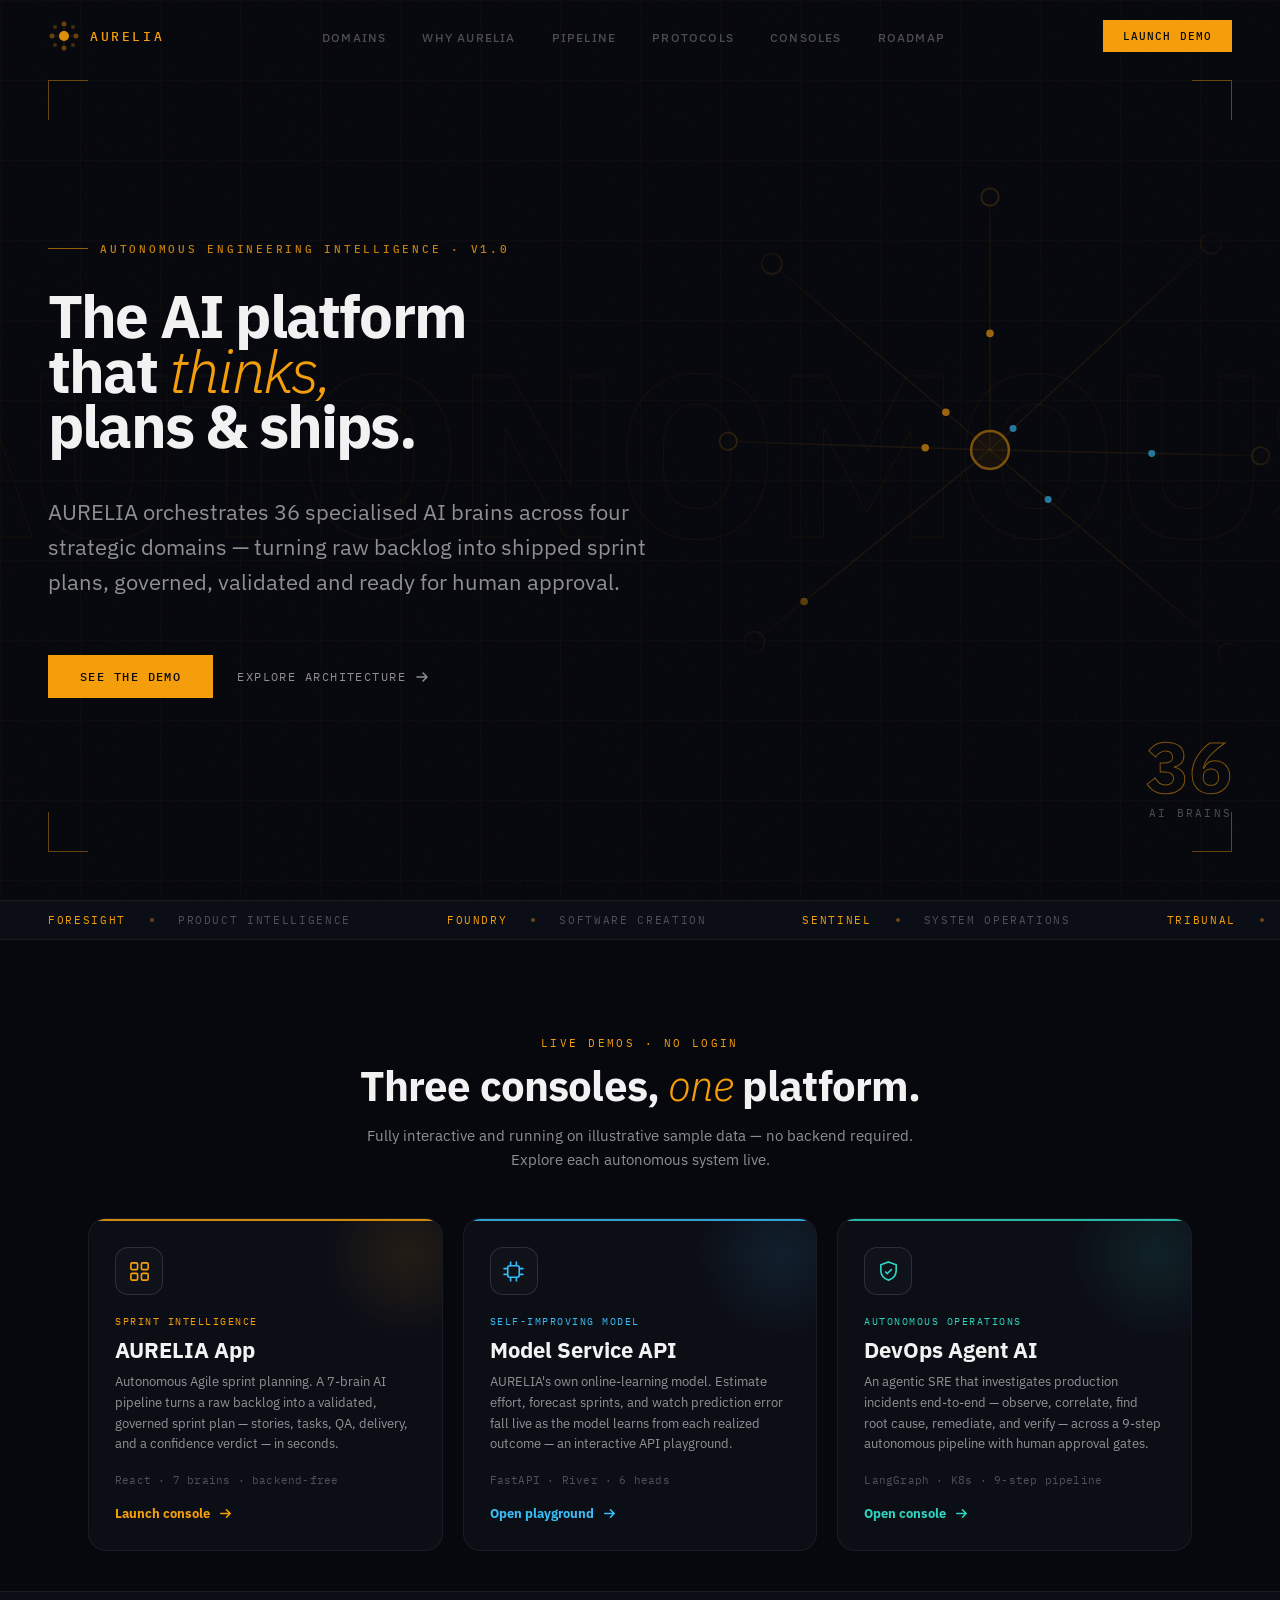
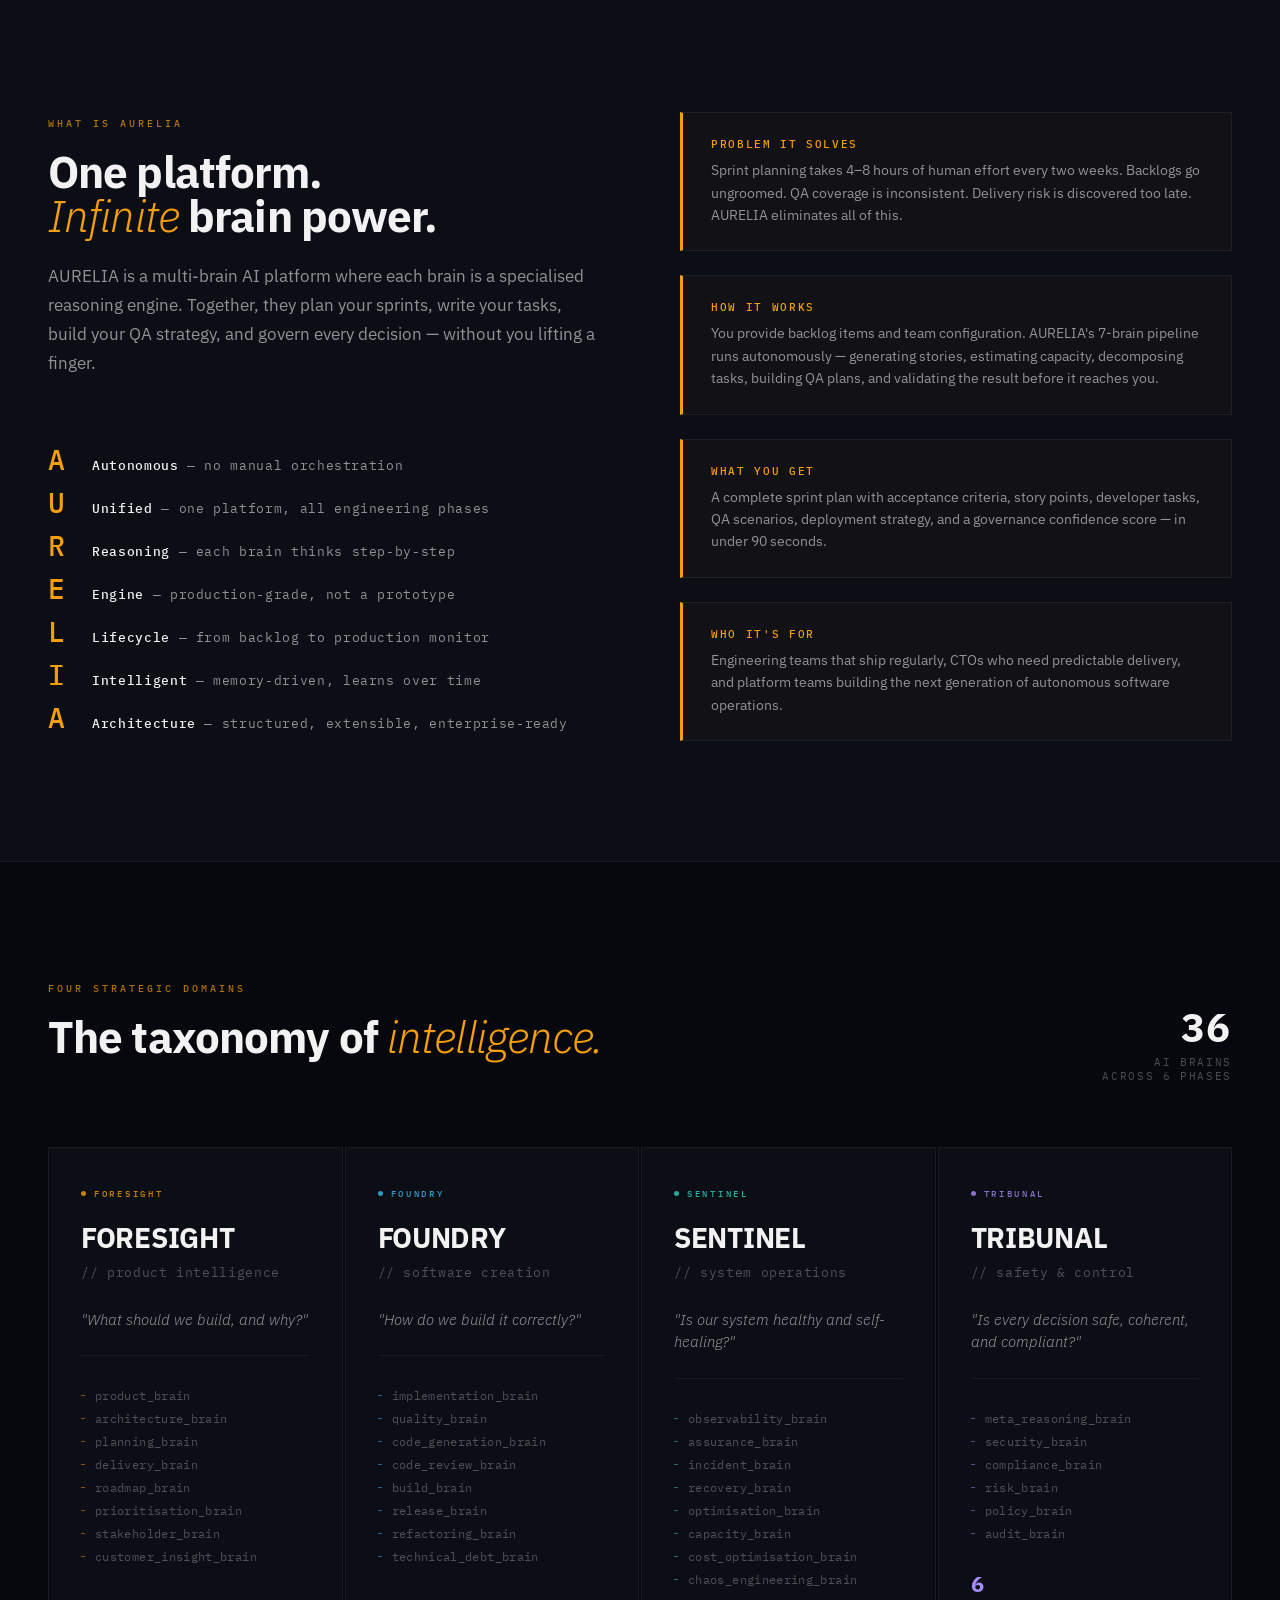
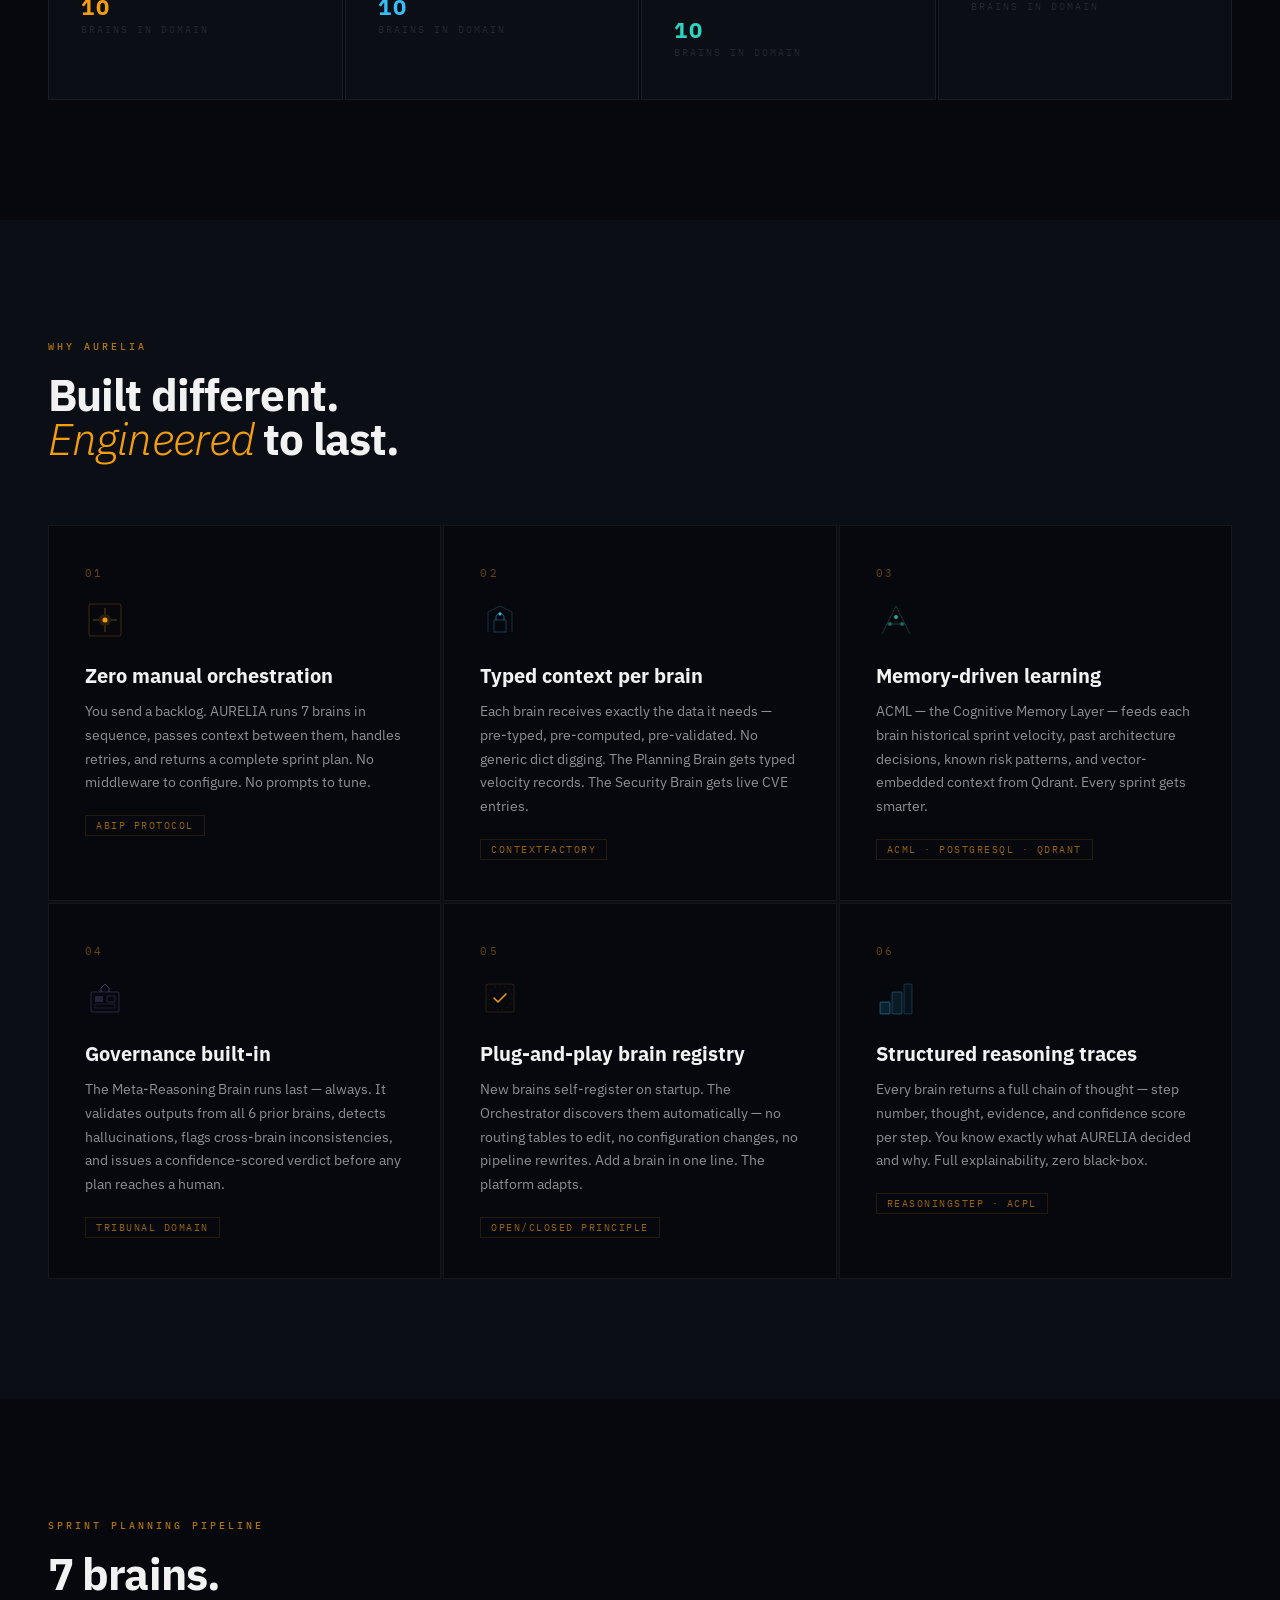
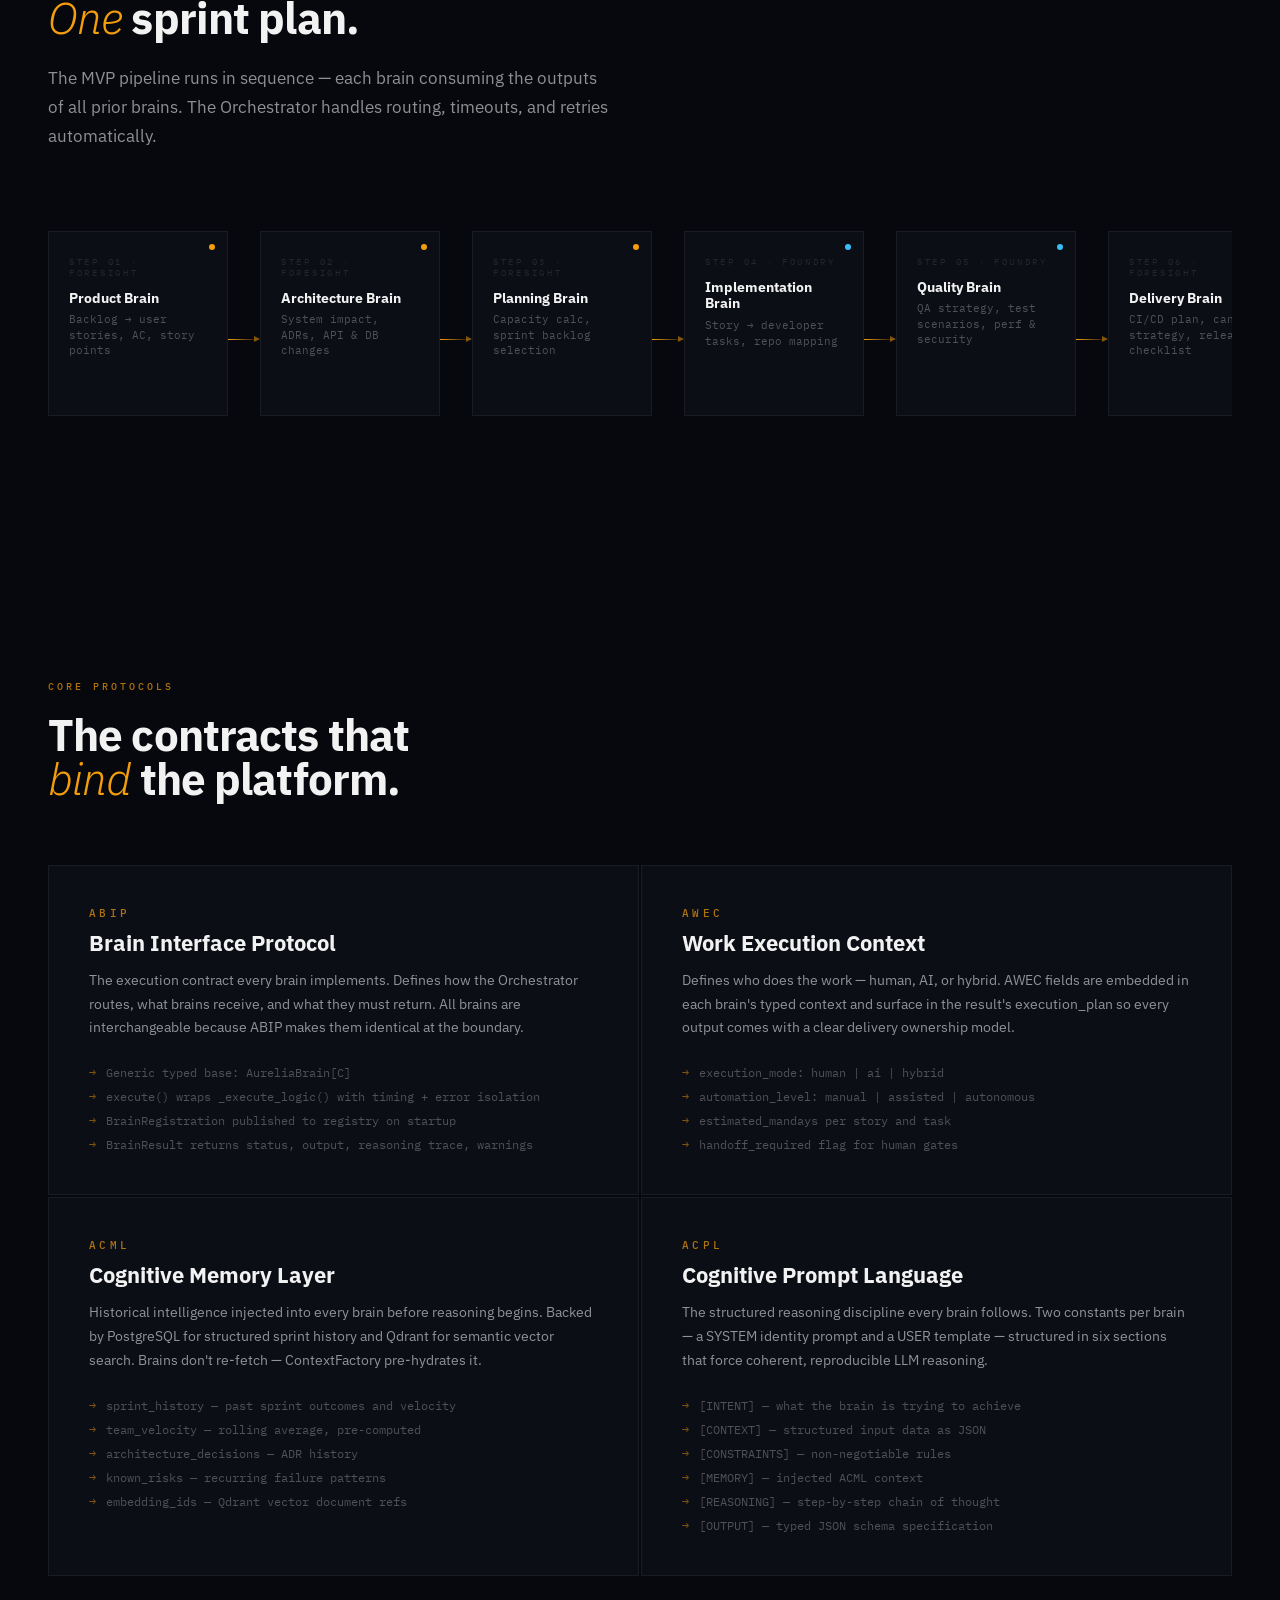
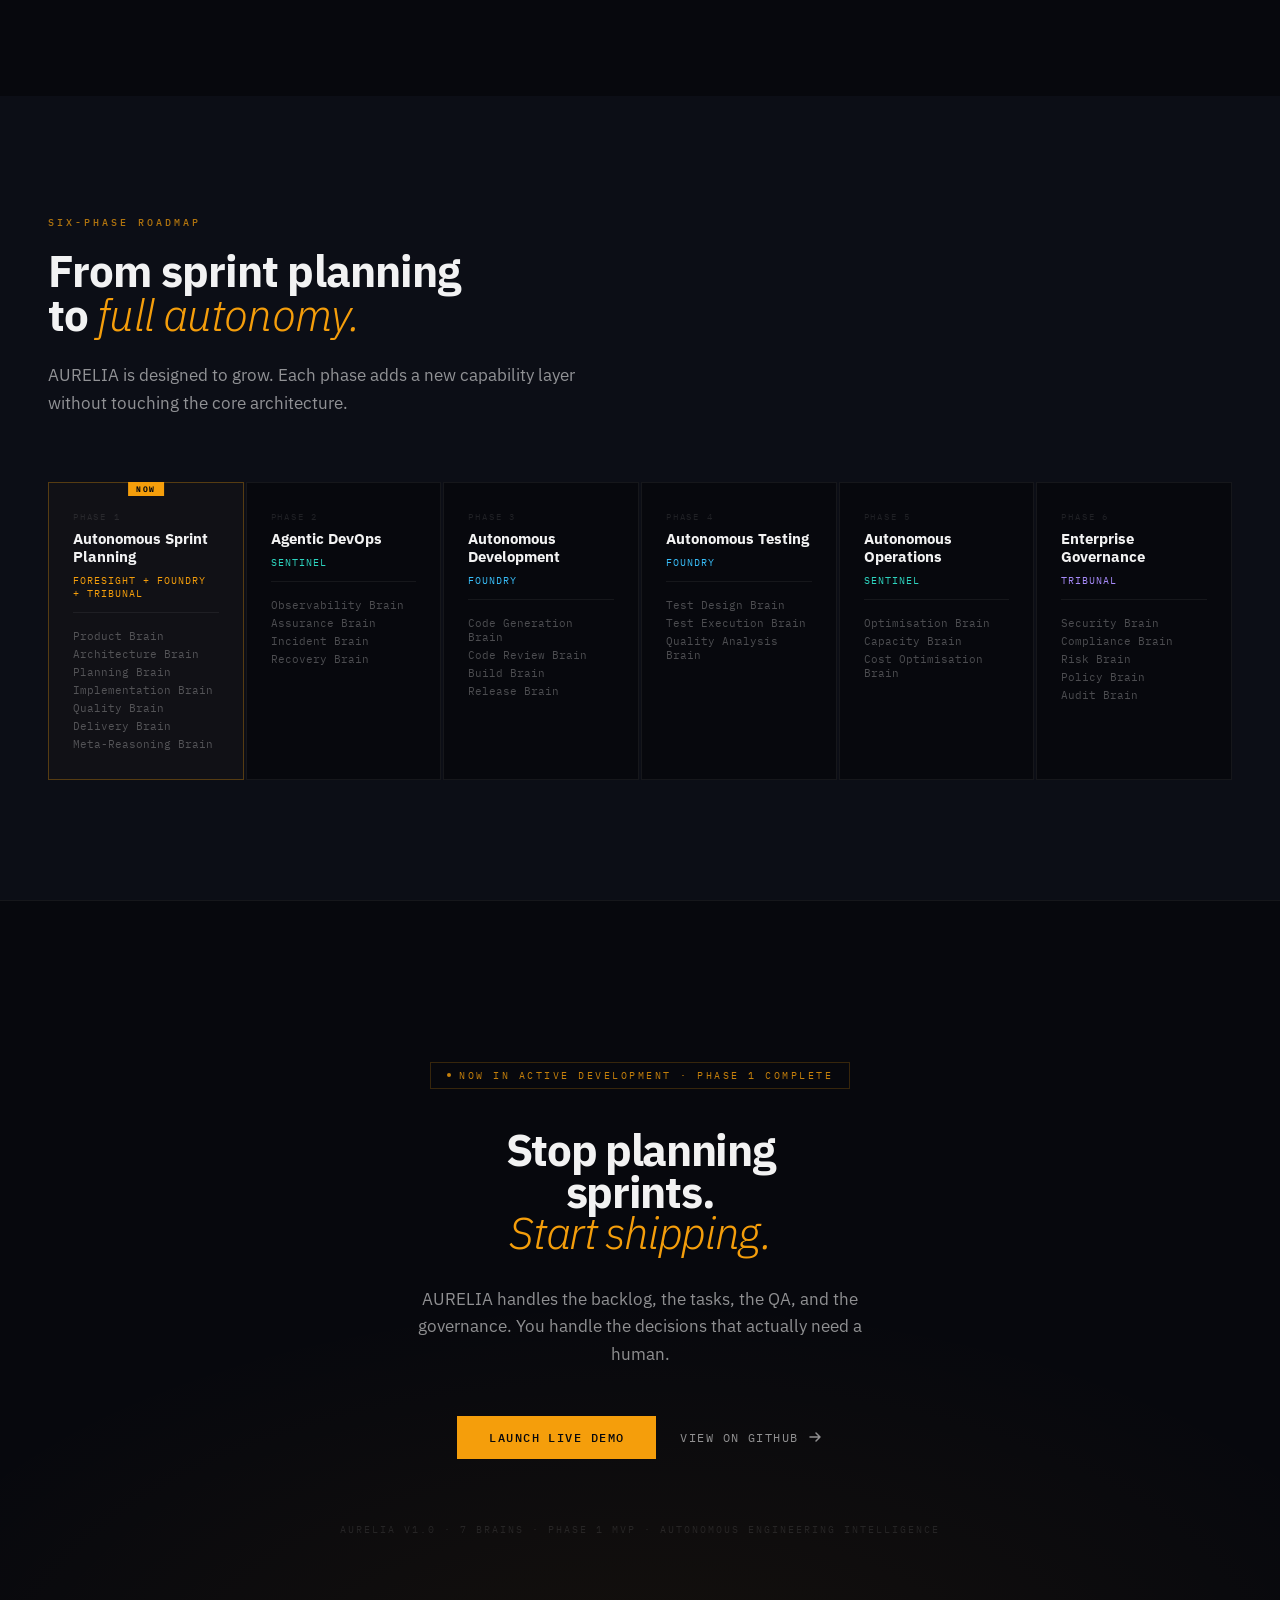
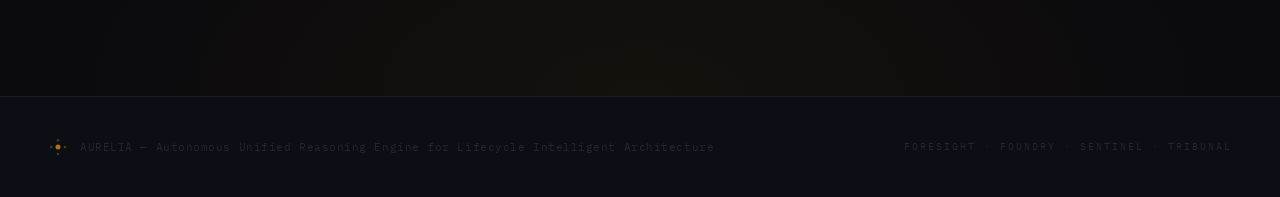
==== index.html @ 434812c2 "AURELIA demo — landing page and three live consoles Compiled output only, published from the private" ====
<!DOCTYPE html>
<html lang="en">
<head>
<meta charset="UTF-8">
<meta name="viewport" content="width=device-width, initial-scale=1.0">
<title>AURELIA — Autonomous Engineering Intelligence</title>

<!-- ── Social / SEO metadata ────────────────────────────────── -->
<meta property="og:type"         content="website">
<meta property="og:site_name"    content="AURELIA">
<meta property="og:url"          content="https://miorfaridhal.github.io/aurelia-demo/">
<meta property="og:title"        content="AURELIA — Autonomous Engineering Intelligence">
<meta property="og:description"  content="A multi-agent platform for the delivery lifecycle: 36 agents, a defined execution protocol, vector-backed memory, and a reasoning trace behind every decision. Three live consoles — sprint planning, agentic DevOps, and a model service with online-learning prediction heads.">
<meta property="og:image"        content="https://miorfaridhal.github.io/aurelia-demo/aurelia-og.png">
<meta property="og:image:width"  content="1200">
<meta property="og:image:height" content="630">
<meta property="og:image:alt"    content="AURELIA — multi-agent delivery platform with three live consoles">

<meta name="twitter:card"        content="summary_large_image">
<meta name="twitter:title"       content="AURELIA — Autonomous Engineering Intelligence">
<meta name="twitter:description" content="Multi-agent platform for the delivery lifecycle. Three live consoles: sprint planning, agentic DevOps, and a model service with online-learning prediction heads.">
<meta name="twitter:image"       content="https://miorfaridhal.github.io/aurelia-demo/aurelia-og.png">

<meta name="description" content="AURELIA is a multi-agent platform for the software delivery lifecycle — autonomous sprint planning, agentic DevOps operations, and a self-improving model service. Built by Mior Faridhal Aktras Mustapa.">
<link rel="preconnect" href="https://fonts.googleapis.com">
<link rel="preconnect" href="https://fonts.gstatic.com" crossorigin>
<link href="https://fonts.googleapis.com/css2?family=IBM+Plex+Sans:ital,wght@0,300;0,400;0,500;0,600;0,700;1,300;1,400&family=IBM+Plex+Mono:wght@400;500;600&display=swap" rel="stylesheet">
<style>
  *, *::before, *::after { box-sizing: border-box; margin: 0; padding: 0; }

  :root {
    --bg: #07080d;
    --bg2: #0c0e16;
    --bg3: #111422;
    --border: rgba(255,255,255,0.06);
    --border-strong: rgba(255,255,255,0.12);
    --t1: rgba(255,255,255,0.95);
    --t2: rgba(255,255,255,0.55);
    --t3: rgba(255,255,255,0.28);
    --t4: rgba(255,255,255,0.1);
    --amber: #f59e0b;
    --amber-dim: #92610a;
    --amber-glow: rgba(245,158,11,0.15);
    --blue: #38bdf8;
    --blue-dim: #1e6b8a;
    --teal: #2dd4bf;
    --coral: #fb7185;
    --violet: #a78bfa;
    --foresight: #f59e0b;
    --foundry: #38bdf8;
    --sentinel: #2dd4bf;
    --tribunal: #a78bfa;
  }

  html { scroll-behavior: smooth; }

  body {
    background: var(--bg);
    color: var(--t1);
    font-family: 'IBM Plex Sans', sans-serif;
    overflow-x: hidden;
    cursor: crosshair;
  }

  /* ── Custom scrollbar ─────────────────────────────────────── */
  ::-webkit-scrollbar { width: 3px; }
  ::-webkit-scrollbar-track { background: var(--bg); }
  ::-webkit-scrollbar-thumb { background: var(--amber-dim); }

  /* ── Selection ────────────────────────────────────────────── */
  ::selection { background: rgba(245,158,11,0.2); color: var(--amber); }

  /* ── Noise overlay ────────────────────────────────────────── */
  body::before {
    content: '';
    position: fixed;
    inset: 0;
    background-image: url("data:image/svg+xml,%3Csvg viewBox='0 0 256 256' xmlns='http://www.w3.org/2000/svg'%3E%3Cfilter id='noise'%3E%3CfeTurbulence type='fractalNoise' baseFrequency='0.9' numOctaves='4' stitchTiles='stitch'/%3E%3C/filter%3E%3Crect width='100%25' height='100%25' filter='url(%23noise)' opacity='0.04'/%3E%3C/svg%3E");
    pointer-events: none;
    z-index: 9999;
    opacity: 0.4;
  }

  /* ── Navigation ───────────────────────────────────────────── */
  nav {
    position: fixed;
    top: 0;
    left: 0;
    right: 0;
    z-index: 100;
    display: flex;
    align-items: center;
    justify-content: space-between;
    padding: 20px 48px;
    border-bottom: 1px solid transparent;
    transition: background 0.3s, border-color 0.3s;
  }
  nav.scrolled {
    background: rgba(7,8,13,0.9);
    backdrop-filter: blur(12px);
    border-color: var(--border);
  }
  .nav-logo {
    display: flex;
    align-items: center;
    gap: 10px;
    text-decoration: none;
  }
  .nav-logo-mark {
    width: 32px;
    height: 32px;
  }
  .nav-logo-text {
    font-family: 'IBM Plex Mono', monospace;
    font-size: 13px;
    font-weight: 500;
    letter-spacing: 0.2em;
    color: var(--amber);
  }
  .nav-links {
    display: flex;
    gap: 36px;
    list-style: none;
  }
  .nav-links a {
    font-size: 12px;
    font-weight: 500;
    letter-spacing: 0.1em;
    text-transform: uppercase;
    color: var(--t3);
    text-decoration: none;
    transition: color 0.2s;
  }
  .nav-links a:hover { color: var(--t1); }
  .nav-cta {
    font-family: 'IBM Plex Mono', monospace;
    font-size: 11px;
    font-weight: 500;
    letter-spacing: 0.1em;
    text-transform: uppercase;
    color: var(--bg);
    background: var(--amber);
    border: none;
    padding: 9px 20px;
    cursor: pointer;
    transition: opacity 0.2s;
  }
  .nav-cta:hover { opacity: 0.85; }

  /* ── Hero ─────────────────────────────────────────────────── */
  .hero {
    min-height: 100vh;
    display: flex;
    flex-direction: column;
    justify-content: center;
    padding: 120px 48px 80px;
    position: relative;
    overflow: hidden;
  }

  /* Large watermark text */
  .hero-watermark {
    position: absolute;
    top: 50%;
    left: 50%;
    transform: translate(-50%, -50%);
    font-size: clamp(80px, 18vw, 260px);
    font-weight: 800;
    letter-spacing: -0.03em;
    color: transparent;
    -webkit-text-stroke: 1px rgba(245,158,11,0.06);
    white-space: nowrap;
    pointer-events: none;
    user-select: none;
    animation: drift 20s ease-in-out infinite;
  }
  @keyframes drift {
    0%, 100% { transform: translate(-50%, -50%) scale(1); }
    50% { transform: translate(-50%, -50%) scale(1.02); }
  }

  /* Grid lines background */
  .hero-grid {
    position: absolute;
    inset: 0;
    background-image:
      linear-gradient(rgba(245,158,11,0.025) 1px, transparent 1px),
      linear-gradient(90deg, rgba(245,158,11,0.025) 1px, transparent 1px);
    background-size: 80px 80px;
    pointer-events: none;
  }

  /* Corner brackets */
  .hero-corner {
    position: absolute;
    width: 40px;
    height: 40px;
    opacity: 0.4;
  }
  .hero-corner--tl { top: 80px; left: 48px; border-top: 1px solid var(--amber); border-left: 1px solid var(--amber); }
  .hero-corner--tr { top: 80px; right: 48px; border-top: 1px solid var(--amber); border-right: 1px solid var(--amber); }
  .hero-corner--bl { bottom: 48px; left: 48px; border-bottom: 1px solid var(--amber); border-left: 1px solid var(--amber); }
  .hero-corner--br { bottom: 48px; right: 48px; border-bottom: 1px solid var(--amber); border-right: 1px solid var(--amber); }

  .hero-content { position: relative; z-index: 1; max-width: 1100px; }

  .hero-eyebrow {
    display: flex;
    align-items: center;
    gap: 12px;
    margin-bottom: 32px;
    animation: fadeUp 0.8s ease both;
  }
  .hero-eyebrow-line {
    width: 40px;
    height: 1px;
    background: var(--amber);
    opacity: 0.6;
  }
  .hero-eyebrow-text {
    font-family: 'IBM Plex Mono', monospace;
    font-size: 11px;
    font-weight: 500;
    letter-spacing: 0.25em;
    text-transform: uppercase;
    color: var(--amber);
    opacity: 0.8;
  }

  .hero-headline {
    font-size: clamp(32px, 5.5vw, 60px);
    font-weight: 800;
    line-height: 0.92;
    letter-spacing: -0.03em;
    margin-bottom: 40px;
    animation: fadeUp 0.8s 0.1s ease both;
  }
  .hero-headline em {
    font-family: 'IBM Plex Sans', serif;
    font-style: italic;
    font-weight: 300;
    color: var(--amber);
  }

  .hero-sub {
    font-size: clamp(16px, 2vw, 22px);
    font-weight: 400;
    color: var(--t2);
    max-width: 600px;
    line-height: 1.6;
    margin-bottom: 56px;
    animation: fadeUp 0.8s 0.2s ease both;
  }

  .hero-actions {
    display: flex;
    align-items: center;
    gap: 24px;
    animation: fadeUp 0.8s 0.3s ease both;
  }
  .btn-primary {
    font-family: 'IBM Plex Mono', monospace;
    font-size: 12px;
    font-weight: 500;
    letter-spacing: 0.12em;
    text-transform: uppercase;
    color: var(--bg);
    background: var(--amber);
    border: none;
    padding: 14px 32px;
    cursor: pointer;
    transition: transform 0.2s, box-shadow 0.2s;
  }
  .btn-primary:hover {
    transform: translateY(-2px);
    box-shadow: 0 12px 40px rgba(245,158,11,0.3);
  }
  .btn-secondary {
    font-family: 'IBM Plex Mono', monospace;
    font-size: 12px;
    font-weight: 400;
    letter-spacing: 0.12em;
    text-transform: uppercase;
    color: var(--t2);
    text-decoration: none;
    display: flex;
    align-items: center;
    gap: 8px;
    transition: color 0.2s;
  }
  .btn-secondary:hover { color: var(--t1); }
  .btn-secondary svg { transition: transform 0.2s; }
  .btn-secondary:hover svg { transform: translateX(4px); }

  /* Brain count stat */
  .hero-stats {
    position: absolute;
    right: 48px;
    bottom: 80px;
    text-align: right;
    animation: fadeUp 0.8s 0.5s ease both;
  }
  .hero-stat-number {
    font-size: 72px;
    font-weight: 800;
    line-height: 1;
    color: transparent;
    -webkit-text-stroke: 1px rgba(245,158,11,0.5);
    font-variant-numeric: tabular-nums;
  }
  .hero-stat-label {
    font-family: 'IBM Plex Mono', monospace;
    font-size: 11px;
    letter-spacing: 0.2em;
    text-transform: uppercase;
    color: var(--t3);
    margin-top: 4px;
  }

  @keyframes fadeUp {
    from { opacity: 0; transform: translateY(24px); }
    to { opacity: 1; transform: translateY(0); }
  }

  /* ── Ticker bar ───────────────────────────────────────────── */
  .ticker-bar {
    border-top: 1px solid var(--border);
    border-bottom: 1px solid var(--border);
    overflow: hidden;
    padding: 12px 0;
    background: var(--bg2);
  }
  .ticker-track {
    display: flex;
    gap: 0;
    animation: ticker 30s linear infinite;
    width: max-content;
  }
  .ticker-item {
    display: flex;
    align-items: center;
    gap: 24px;
    padding: 0 48px;
    font-family: 'IBM Plex Mono', monospace;
    font-size: 11px;
    font-weight: 400;
    letter-spacing: 0.15em;
    text-transform: uppercase;
    color: var(--t3);
    white-space: nowrap;
  }
  .ticker-item span.accent { color: var(--amber); }
  .ticker-dot {
    width: 4px;
    height: 4px;
    border-radius: 50%;
    background: var(--amber);
    opacity: 0.4;
    flex-shrink: 0;
  }
  @keyframes ticker {
    from { transform: translateX(0); }
    to { transform: translateX(-50%); }
  }

  /* ── Sections ─────────────────────────────────────────────── */
  section { padding: 120px 48px; }
  .section-eyebrow {
    font-family: 'IBM Plex Mono', monospace;
    font-size: 10px;
    font-weight: 500;
    letter-spacing: 0.3em;
    text-transform: uppercase;
    color: var(--amber);
    opacity: 0.7;
    margin-bottom: 20px;
  }
  .section-title {
    font-size: clamp(26px, 4vw, 44px);
    font-weight: 800;
    line-height: 1;
    letter-spacing: -0.02em;
    margin-bottom: 24px;
  }
  .section-title em {
    font-family: 'IBM Plex Sans', serif;
    font-style: italic;
    font-weight: 300;
    color: var(--amber);
  }
  .section-desc {
    font-size: 17px;
    font-weight: 400;
    color: var(--t2);
    max-width: 560px;
    line-height: 1.7;
    margin-bottom: 64px;
  }

  /* ── What is AURELIA ──────────────────────────────────────── */
  .what-section {
    background: var(--bg2);
    border-top: 1px solid var(--border);
    border-bottom: 1px solid var(--border);
  }
  .what-grid {
    display: grid;
    grid-template-columns: 1fr 1fr;
    gap: 80px;
    align-items: center;
    max-width: 1200px;
    margin: 0 auto;
  }
  .what-right {
    display: flex;
    flex-direction: column;
    gap: 24px;
  }
  .what-card {
    border: 1px solid var(--border);
    border-left: 3px solid var(--amber);
    padding: 24px 28px;
    background: rgba(245,158,11,0.02);
    transition: background 0.2s;
  }
  .what-card:hover { background: rgba(245,158,11,0.04); }
  .what-card-title {
    font-family: 'IBM Plex Mono', monospace;
    font-size: 11px;
    font-weight: 500;
    letter-spacing: 0.15em;
    text-transform: uppercase;
    color: var(--amber);
    margin-bottom: 8px;
  }
  .what-card-desc {
    font-size: 14px;
    color: var(--t2);
    line-height: 1.6;
  }

  /* Acronym breakdown */
  .acronym {
    display: flex;
    flex-direction: column;
    gap: 6px;
    margin-top: 40px;
  }
  .acronym-row {
    display: flex;
    align-items: baseline;
    gap: 16px;
    font-family: 'IBM Plex Mono', monospace;
  }
  .acronym-letter {
    font-size: 28px;
    font-weight: 500;
    color: var(--amber);
    width: 28px;
    flex-shrink: 0;
  }
  .acronym-word {
    font-size: 13px;
    color: var(--t2);
    letter-spacing: 0.05em;
  }
  .acronym-word em {
    font-style: normal;
    color: var(--t1);
    font-weight: 500;
  }

  /* ── Domain taxonomy ──────────────────────────────────────── */
  .domains-section { max-width: 1400px; margin: 0 auto; }
  .domains-header {
    display: grid;
    grid-template-columns: 1fr auto;
    align-items: end;
    margin-bottom: 64px;
  }
  .brain-total {
    font-family: 'IBM Plex Mono', monospace;
    font-size: 11px;
    letter-spacing: 0.15em;
    text-transform: uppercase;
    color: var(--t3);
    text-align: right;
  }
  .brain-total strong {
    display: block;
    font-size: 40px;
    font-weight: 800;
    font-family: 'IBM Plex Sans', sans-serif;
    color: var(--t1);
    margin-bottom: 2px;
  }

  .domains-grid {
    display: grid;
    grid-template-columns: repeat(4, 1fr);
    gap: 2px;
  }
  .domain-card {
    background: var(--bg2);
    padding: 40px 32px;
    border: 1px solid var(--border);
    position: relative;
    overflow: hidden;
    cursor: default;
    transition: border-color 0.3s, transform 0.3s;
  }
  .domain-card::before {
    content: '';
    position: absolute;
    top: 0;
    left: 0;
    right: 0;
    height: 2px;
    background: var(--domain-color);
    transform: scaleX(0);
    transform-origin: left;
    transition: transform 0.4s ease;
  }
  .domain-card:hover::before { transform: scaleX(1); }
  .domain-card::after {
    content: '';
    position: absolute;
    bottom: 0;
    right: 0;
    width: 120px;
    height: 120px;
    background: radial-gradient(circle at bottom right, var(--domain-color), transparent 70%);
    opacity: 0;
    transition: opacity 0.4s;
  }
  .domain-card:hover::after { opacity: 0.06; }
  .domain-card:hover {
    border-color: rgba(255,255,255,0.12);
    transform: translateY(-2px);
  }
  .domain-card--foresight { --domain-color: var(--foresight); }
  .domain-card--foundry   { --domain-color: var(--foundry); }
  .domain-card--sentinel  { --domain-color: var(--sentinel); }
  .domain-card--tribunal  { --domain-color: var(--tribunal); }

  .domain-tag {
    font-family: 'IBM Plex Mono', monospace;
    font-size: 9px;
    font-weight: 500;
    letter-spacing: 0.3em;
    text-transform: uppercase;
    color: var(--domain-color);
    margin-bottom: 20px;
    opacity: 0.8;
    display: flex;
    align-items: center;
    gap: 8px;
  }
  .domain-tag-dot {
    width: 5px;
    height: 5px;
    border-radius: 50%;
    background: var(--domain-color);
    animation: pulse 2s ease infinite;
  }
  @keyframes pulse {
    0%, 100% { opacity: 1; transform: scale(1); }
    50% { opacity: 0.4; transform: scale(0.8); }
  }
  .domain-name {
    font-size: 28px;
    font-weight: 800;
    letter-spacing: -0.01em;
    margin-bottom: 8px;
    color: var(--t1);
  }
  .domain-identity {
    font-size: 13px;
    color: var(--t3);
    margin-bottom: 28px;
    font-family: 'IBM Plex Mono', monospace;
    letter-spacing: 0.05em;
  }
  .domain-question {
    font-size: 15px;
    color: var(--t2);
    line-height: 1.5;
    font-style: italic;
    font-family: 'IBM Plex Sans', serif;
    font-weight: 300;
    margin-bottom: 32px;
    padding-bottom: 24px;
    border-bottom: 1px solid var(--border);
  }
  .domain-brains {
    display: flex;
    flex-direction: column;
    gap: 8px;
  }
  .domain-brain-item {
    display: flex;
    align-items: center;
    gap: 10px;
    font-size: 12px;
    color: var(--t3);
    font-family: 'IBM Plex Mono', monospace;
    letter-spacing: 0.03em;
    transition: color 0.2s;
  }
  .domain-card:hover .domain-brain-item { color: var(--t2); }
  .domain-brain-item::before {
    content: '';
    width: 4px;
    height: 1px;
    background: var(--domain-color);
    opacity: 0.5;
    flex-shrink: 0;
  }
  .domain-count {
    margin-top: 28px;
    font-family: 'IBM Plex Mono', monospace;
    font-size: 10px;
    letter-spacing: 0.2em;
    text-transform: uppercase;
    color: var(--t4);
  }
  .domain-count strong {
    font-size: 22px;
    color: var(--domain-color);
    font-family: 'IBM Plex Sans', sans-serif;
    font-weight: 800;
    display: block;
    margin-bottom: 2px;
  }

  /* ── Selling points ───────────────────────────────────────── */
  .why-section { background: var(--bg2); }
  .why-grid {
    display: grid;
    grid-template-columns: repeat(3, 1fr);
    gap: 2px;
    margin-top: 64px;
  }
  .why-card {
    background: var(--bg);
    padding: 40px 36px;
    border: 1px solid var(--border);
    position: relative;
    transition: border-color 0.2s;
  }
  .why-card:hover { border-color: var(--border-strong); }
  .why-number {
    font-family: 'IBM Plex Mono', monospace;
    font-size: 11px;
    letter-spacing: 0.2em;
    color: var(--amber);
    opacity: 0.4;
    margin-bottom: 20px;
  }
  .why-icon {
    width: 40px;
    height: 40px;
    margin-bottom: 20px;
  }
  .why-title {
    font-size: 20px;
    font-weight: 700;
    margin-bottom: 12px;
    line-height: 1.2;
  }
  .why-desc {
    font-size: 14px;
    color: var(--t2);
    line-height: 1.7;
  }
  .why-tag {
    display: inline-block;
    margin-top: 20px;
    font-family: 'IBM Plex Mono', monospace;
    font-size: 10px;
    letter-spacing: 0.15em;
    text-transform: uppercase;
    color: var(--amber);
    opacity: 0.6;
    border: 1px solid rgba(245,158,11,0.2);
    padding: 3px 10px;
  }

  /* ── Pipeline visualization ───────────────────────────────── */
  .pipeline-section { overflow: hidden; }
  .pipeline-section .section-header {
    max-width: 600px;
    margin-bottom: 80px;
  }
  .pipeline-track {
    display: flex;
    align-items: stretch;
    gap: 0;
    overflow-x: auto;
    padding-bottom: 24px;
    scrollbar-width: thin;
    scrollbar-color: var(--amber-dim) transparent;
  }
  .pipeline-step {
    flex-shrink: 0;
    display: flex;
    flex-direction: column;
    width: 180px;
  }
  .pipeline-connector {
    display: flex;
    align-items: center;
    padding-top: 32px;
    flex-shrink: 0;
  }
  .pipeline-arrow {
    width: 32px;
    height: 1px;
    background: linear-gradient(90deg, var(--amber), transparent);
    position: relative;
  }
  .pipeline-arrow::after {
    content: '';
    position: absolute;
    right: 0;
    top: -3px;
    border-left: 6px solid var(--amber);
    border-top: 3px solid transparent;
    border-bottom: 3px solid transparent;
    opacity: 0.5;
  }
  .pipeline-card {
    background: var(--bg2);
    border: 1px solid var(--border);
    padding: 24px 20px;
    position: relative;
    height: 100%;
    transition: border-color 0.2s;
  }
  .pipeline-card:hover { border-color: rgba(245,158,11,0.3); }
  .pipeline-pos {
    font-family: 'IBM Plex Mono', monospace;
    font-size: 9px;
    letter-spacing: 0.3em;
    text-transform: uppercase;
    color: var(--t4);
    margin-bottom: 12px;
  }
  .pipeline-brain {
    font-size: 14px;
    font-weight: 700;
    margin-bottom: 6px;
    line-height: 1.2;
  }
  .pipeline-action {
    font-size: 11px;
    color: var(--t3);
    line-height: 1.4;
    font-family: 'IBM Plex Mono', monospace;
  }
  .pipeline-domain-badge {
    position: absolute;
    top: 12px;
    right: 12px;
    width: 6px;
    height: 6px;
    border-radius: 50%;
  }
  .pipeline-card--foresight .pipeline-domain-badge { background: var(--foresight); }
  .pipeline-card--foundry   .pipeline-domain-badge { background: var(--foundry); }
  .pipeline-card--tribunal  .pipeline-domain-badge { background: var(--tribunal); }

  /* ── Protocol specs ───────────────────────────────────────── */
  .specs-section { background: var(--bg); }
  .specs-grid {
    display: grid;
    grid-template-columns: 1fr 1fr;
    gap: 2px;
    max-width: 1200px;
    margin: 64px auto 0;
  }
  .spec-card {
    background: var(--bg2);
    border: 1px solid var(--border);
    padding: 40px;
  }
  .spec-acronym {
    font-family: 'IBM Plex Mono', monospace;
    font-size: 11px;
    font-weight: 500;
    letter-spacing: 0.3em;
    text-transform: uppercase;
    color: var(--amber);
    margin-bottom: 8px;
    opacity: 0.7;
  }
  .spec-name {
    font-size: 22px;
    font-weight: 700;
    margin-bottom: 12px;
  }
  .spec-desc {
    font-size: 14px;
    color: var(--t2);
    line-height: 1.7;
    margin-bottom: 24px;
  }
  .spec-items {
    display: flex;
    flex-direction: column;
    gap: 6px;
  }
  .spec-item {
    font-family: 'IBM Plex Mono', monospace;
    font-size: 12px;
    color: var(--t3);
    display: flex;
    align-items: flex-start;
    gap: 10px;
    line-height: 1.5;
  }
  .spec-item::before {
    content: '→';
    color: var(--amber);
    opacity: 0.5;
    flex-shrink: 0;
  }

  /* ── Roadmap ──────────────────────────────────────────────── */
  .roadmap-section { background: var(--bg2); }
  .roadmap-grid {
    display: grid;
    grid-template-columns: repeat(6, 1fr);
    gap: 2px;
    margin-top: 64px;
  }
  .roadmap-phase {
    background: var(--bg);
    border: 1px solid var(--border);
    padding: 28px 24px;
    position: relative;
    transition: border-color 0.2s;
  }
  .roadmap-phase.active {
    border-color: rgba(245,158,11,0.3);
    background: rgba(245,158,11,0.02);
  }
  .roadmap-phase.active::before {
    content: 'NOW';
    position: absolute;
    top: -1px;
    left: 50%;
    transform: translateX(-50%);
    font-family: 'IBM Plex Mono', monospace;
    font-size: 8px;
    letter-spacing: 0.2em;
    background: var(--amber);
    color: var(--bg);
    padding: 2px 8px;
    font-weight: 700;
  }
  .roadmap-phase:hover { border-color: var(--border-strong); }
  .roadmap-num {
    font-family: 'IBM Plex Mono', monospace;
    font-size: 9px;
    letter-spacing: 0.2em;
    text-transform: uppercase;
    color: var(--t4);
    margin-bottom: 8px;
  }
  .roadmap-title {
    font-size: 15px;
    font-weight: 700;
    margin-bottom: 8px;
    line-height: 1.2;
  }
  .roadmap-domain {
    font-family: 'IBM Plex Mono', monospace;
    font-size: 10px;
    letter-spacing: 0.1em;
    text-transform: uppercase;
    margin-bottom: 16px;
    padding-bottom: 12px;
    border-bottom: 1px solid var(--border);
  }
  .roadmap-domain--foresight { color: var(--foresight); }
  .roadmap-domain--foundry { color: var(--foundry); }
  .roadmap-domain--sentinel { color: var(--sentinel); }
  .roadmap-domain--tribunal { color: var(--tribunal); }
  .roadmap-brains {
    display: flex;
    flex-direction: column;
    gap: 4px;
  }
  .roadmap-brain {
    font-size: 11px;
    color: var(--t3);
    font-family: 'IBM Plex Mono', monospace;
  }

  /* ── CTA Section ──────────────────────────────────────────── */
  .cta-section {
    background: var(--bg);
    text-align: center;
    padding: 160px 48px;
    position: relative;
    overflow: hidden;
    border-top: 1px solid var(--border);
  }
  .cta-bg {
    position: absolute;
    inset: 0;
    background: radial-gradient(ellipse 800px 400px at 50% 100%, rgba(245,158,11,0.06), transparent);
    pointer-events: none;
  }
  .cta-badge {
    display: inline-flex;
    align-items: center;
    gap: 8px;
    font-family: 'IBM Plex Mono', monospace;
    font-size: 10px;
    letter-spacing: 0.25em;
    text-transform: uppercase;
    color: var(--amber);
    border: 1px solid rgba(245,158,11,0.25);
    padding: 6px 16px;
    margin-bottom: 40px;
    opacity: 0.8;
  }
  .cta-badge-dot {
    width: 4px;
    height: 4px;
    border-radius: 50%;
    background: var(--amber);
    animation: pulse 2s ease infinite;
  }
  .cta-headline {
    font-size: clamp(26px, 4vw, 44px);
    font-weight: 800;
    line-height: 0.95;
    letter-spacing: -0.03em;
    margin-bottom: 32px;
  }
  .cta-headline em {
    font-family: 'IBM Plex Sans', serif;
    font-style: italic;
    font-weight: 300;
    color: var(--amber);
  }
  .cta-sub {
    font-size: 17px;
    color: var(--t2);
    max-width: 480px;
    margin: 0 auto 48px;
    line-height: 1.6;
  }
  .cta-actions {
    display: flex;
    justify-content: center;
    align-items: center;
    gap: 24px;
  }
  .cta-version {
    position: relative;
    z-index: 1;
    font-family: 'IBM Plex Mono', monospace;
    font-size: 10px;
    letter-spacing: 0.2em;
    text-transform: uppercase;
    color: var(--t4);
    margin-top: 64px;
  }

  /* ── Footer ───────────────────────────────────────────────── */
  footer {
    background: var(--bg2);
    border-top: 1px solid var(--border);
    padding: 40px 48px;
    display: flex;
    align-items: center;
    justify-content: space-between;
  }
  .footer-left {
    display: flex;
    align-items: center;
    gap: 12px;
  }
  .footer-copy {
    font-family: 'IBM Plex Mono', monospace;
    font-size: 11px;
    color: var(--t4);
    letter-spacing: 0.05em;
  }
  .footer-right {
    font-family: 'IBM Plex Mono', monospace;
    font-size: 10px;
    letter-spacing: 0.2em;
    text-transform: uppercase;
    color: var(--t4);
  }

  /* ── Scroll reveal ────────────────────────────────────────── */
  .reveal {
    opacity: 0;
    transform: translateY(32px);
    transition: opacity 0.7s ease, transform 0.7s ease;
  }
  .reveal.visible {
    opacity: 1;
    transform: none;
  }
  .reveal-delay-1 { transition-delay: 0.1s; }
  .reveal-delay-2 { transition-delay: 0.2s; }
  .reveal-delay-3 { transition-delay: 0.3s; }
  .reveal-delay-4 { transition-delay: 0.4s; }

  /* ── Responsive ───────────────────────────────────────────── */
  @media (max-width: 1024px) {
    nav { padding: 16px 24px; }
    .nav-links { display: none; }
    section { padding: 80px 24px; }
    .hero { padding: 100px 24px 60px; }
    .what-grid { grid-template-columns: 1fr; gap: 48px; }
    .domains-grid { grid-template-columns: 1fr 1fr; }
    .why-grid { grid-template-columns: 1fr 1fr; }
    .roadmap-grid { grid-template-columns: repeat(3, 1fr); }
    .specs-grid { grid-template-columns: 1fr; }
    footer { flex-direction: column; gap: 16px; }
    .hero-stats { display: none; }
    .hero-corner { display: none; }
  }
  @media (max-width: 640px) {
    section { padding: 64px 20px; }
    .domains-grid { grid-template-columns: 1fr; }
    .why-grid { grid-template-columns: 1fr; }
    .roadmap-grid { grid-template-columns: 1fr 1fr; }
    .cta-actions { flex-direction: column; }
  }
</style>
</head>
<body>

<!-- ── Navigation ─────────────────────────────────────────── -->
<nav id="nav">
  <a href="#" class="nav-logo">
    <svg class="nav-logo-mark" viewBox="0 0 32 32" fill="none">
      <circle cx="16" cy="16" r="5" fill="#f59e0b" opacity="0.9"/>
      <circle cx="16" cy="4" r="2.5" fill="#f59e0b" opacity="0.4"/>
      <circle cx="16" cy="28" r="2.5" fill="#f59e0b" opacity="0.4"/>
      <circle cx="4" cy="16" r="2.5" fill="#f59e0b" opacity="0.4"/>
      <circle cx="28" cy="16" r="2.5" fill="#f59e0b" opacity="0.4"/>
      <circle cx="7" cy="7" r="2" fill="#f59e0b" opacity="0.25"/>
      <circle cx="25" cy="7" r="2" fill="#f59e0b" opacity="0.25"/>
      <circle cx="7" cy="25" r="2" fill="#f59e0b" opacity="0.25"/>
      <circle cx="25" cy="25" r="2" fill="#f59e0b" opacity="0.25"/>
      <line x1="16" y1="11" x2="16" y2="6.5" stroke="#f59e0b" stroke-width="0.5" opacity="0.3"/>
      <line x1="16" y1="21" x2="16" y2="25.5" stroke="#f59e0b" stroke-width="0.5" opacity="0.3"/>
      <line x1="11" y1="16" x2="6.5" y2="16" stroke="#f59e0b" stroke-width="0.5" opacity="0.3"/>
      <line x1="21" y1="16" x2="25.5" y2="16" stroke="#f59e0b" stroke-width="0.5" opacity="0.3"/>
    </svg>
    <span class="nav-logo-text">AURELIA</span>
  </a>
  <ul class="nav-links">
    <li><a href="#domains">Domains</a></li>
    <li><a href="#why">Why AURELIA</a></li>
    <li><a href="#pipeline">Pipeline</a></li>
    <li><a href="#protocols">Protocols</a></li>
    <li><a href="#consoles">Consoles</a></li>
    <li><a href="#roadmap">Roadmap</a></li>
  </ul>
  <a href="app/" class="nav-cta" style="text-decoration:none;display:inline-block">Launch demo</a>
</nav>

<!-- ── Hero ───────────────────────────────────────────────── -->
<section class="hero">
  <div class="hero-grid"></div>
  <div class="hero-watermark">AUTONOMOUS</div>
  <div class="hero-corner hero-corner--tl"></div>
  <div class="hero-corner hero-corner--tr"></div>
  <div class="hero-corner hero-corner--bl"></div>
  <div class="hero-corner hero-corner--br"></div>

  <!-- Agentic mesh: orchestrator + agents with signals flowing along edges -->
  <div class="agent-mesh" aria-hidden="true">
    <style>
      .agent-mesh{position:absolute;right:-30px;top:50%;transform:translateY(-50%);width:min(640px,54vw);height:min(640px,84vh);z-index:1;pointer-events:none;opacity:.62;
        -webkit-mask-image:radial-gradient(closest-side,#000 56%,transparent);mask-image:radial-gradient(closest-side,#000 56%,transparent)}
      @media(max-width:960px){.agent-mesh{opacity:.2;right:-170px}}
      .agent-mesh .edge{stroke:rgba(245,158,11,.14);stroke-width:1;fill:none}
      .agent-mesh .node{fill:#0b0d15;stroke:rgba(245,158,11,.55);stroke-width:1.3}
      .agent-mesh .core{fill:rgba(245,158,11,.10);stroke:rgba(245,158,11,.78);stroke-width:1.7}
      .agent-mesh .p{fill:#f59e0b}.agent-mesh .pb{fill:#38bdf8}
      @keyframes amnp{0%,100%{opacity:.4}50%{opacity:1}}
      .agent-mesh .node{animation:amnp 3.2s ease-in-out infinite}
      .agent-mesh .n2{animation-delay:.4s}.agent-mesh .n3{animation-delay:.8s}.agent-mesh .n4{animation-delay:1.2s}
      .agent-mesh .n5{animation-delay:1.6s}.agent-mesh .n6{animation-delay:2s}.agent-mesh .n7{animation-delay:2.4s}
      @keyframes amcore{0%,100%{opacity:.75;stroke-width:1.7}50%{opacity:1;stroke-width:2.3}}
      .agent-mesh .core{animation:amcore 2.6s ease-in-out infinite}
      @media(prefers-reduced-motion:reduce){.agent-mesh *{animation:none!important}.agent-mesh .p,.agent-mesh .pb{display:none}}
    </style>
    <svg viewBox="0 0 440 440" xmlns="http://www.w3.org/2000/svg">
      <path class="edge" id="am1" d="M220 220 L70 92"/><path class="edge" id="am2" d="M220 220 L372 78"/>
      <path class="edge" id="am3" d="M220 220 L58 352"/><path class="edge" id="am4" d="M220 220 L384 360"/>
      <path class="edge" id="am5" d="M220 220 L220 46"/><path class="edge" id="am6" d="M220 220 L406 224"/>
      <path class="edge" id="am7" d="M220 220 L40 214"/>
      <circle class="node n1" cx="70" cy="92" r="7"/><circle class="node n2" cx="372" cy="78" r="7"/>
      <circle class="node n3" cx="58" cy="352" r="7"/><circle class="node n4" cx="384" cy="360" r="7"/>
      <circle class="node n5" cx="220" cy="46" r="6"/><circle class="node n6" cx="406" cy="224" r="6"/>
      <circle class="node n7" cx="40" cy="214" r="6"/>
      <circle class="core" cx="220" cy="220" r="13"/>
      <circle class="p" r="2.6"><animateMotion dur="2.8s" begin="0s" repeatCount="indefinite"><mpath href="#am1"/></animateMotion></circle>
      <circle class="pb" r="2.4"><animateMotion dur="3.2s" begin=".5s" repeatCount="indefinite" keyPoints="1;0" keyTimes="0;1" calcMode="linear"><mpath href="#am2"/></animateMotion></circle>
      <circle class="p" r="2.6"><animateMotion dur="3s" begin="1s" repeatCount="indefinite"><mpath href="#am3"/></animateMotion></circle>
      <circle class="pb" r="2.4"><animateMotion dur="2.6s" begin="1.4s" repeatCount="indefinite" keyPoints="1;0" keyTimes="0;1" calcMode="linear"><mpath href="#am4"/></animateMotion></circle>
      <circle class="p" r="2.6"><animateMotion dur="3.4s" begin="1.8s" repeatCount="indefinite"><mpath href="#am5"/></animateMotion></circle>
      <circle class="pb" r="2.4"><animateMotion dur="2.9s" begin="2.2s" repeatCount="indefinite" keyPoints="1;0" keyTimes="0;1" calcMode="linear"><mpath href="#am6"/></animateMotion></circle>
      <circle class="p" r="2.6"><animateMotion dur="3.1s" begin="2.6s" repeatCount="indefinite"><mpath href="#am7"/></animateMotion></circle>
    </svg>
  </div>

  <div class="hero-content">
    <div class="hero-eyebrow">
      <div class="hero-eyebrow-line"></div>
      <span class="hero-eyebrow-text">Autonomous Engineering Intelligence · v1.0</span>
    </div>
    <h1 class="hero-headline">
      The AI platform<br>
      that <em>thinks,</em><br>
      plans &amp; ships.
    </h1>
    <p class="hero-sub">
      AURELIA orchestrates 36 specialised AI brains across four strategic domains — turning raw backlog into shipped sprint plans, governed, validated and ready for human approval.
    </p>
    <div class="hero-actions">
      <a href="app/" class="btn-primary" style="text-decoration:none;display:inline-block">See the demo</a>
      <a href="#domains" class="btn-secondary">
        Explore architecture
        <svg width="16" height="16" viewBox="0 0 16 16" fill="none">
          <path d="M3 8h10M9 4l4 4-4 4" stroke="currentColor" stroke-width="1.5" stroke-linecap="round" stroke-linejoin="round"/>
        </svg>
      </a>
    </div>
  </div>

  <div class="hero-stats">
    <div class="hero-stat-number" id="brain-counter">36</div>
    <div class="hero-stat-label">AI Brains</div>
  </div>
</section>

<!-- ── Ticker ─────────────────────────────────────────────── -->
<div class="ticker-bar">
  <div class="ticker-track" id="ticker">
    <div class="ticker-item"><span class="accent">FORESIGHT</span><div class="ticker-dot"></div>Product Intelligence</div>
    <div class="ticker-item"><span class="accent">FOUNDRY</span><div class="ticker-dot"></div>Software Creation</div>
    <div class="ticker-item"><span class="accent">SENTINEL</span><div class="ticker-dot"></div>System Operations</div>
    <div class="ticker-item"><span class="accent">TRIBUNAL</span><div class="ticker-dot"></div>Safety &amp; Control</div>
    <div class="ticker-item">ABIP · AWEC · ACML · ACPL</div>
    <div class="ticker-item"><span class="accent">36 Brains</span><div class="ticker-dot"></div>6 Phases</div>
    <div class="ticker-item">Zero manual orchestration</div>
    <div class="ticker-item"><span class="accent">Python</span> · FastAPI · React 18</div>
    <div class="ticker-item">Autonomous Sprint Planning</div>
    <div class="ticker-item"><span class="accent">FORESIGHT</span><div class="ticker-dot"></div>Product Intelligence</div>
    <div class="ticker-item"><span class="accent">FOUNDRY</span><div class="ticker-dot"></div>Software Creation</div>
    <div class="ticker-item"><span class="accent">SENTINEL</span><div class="ticker-dot"></div>System Operations</div>
    <div class="ticker-item"><span class="accent">TRIBUNAL</span><div class="ticker-dot"></div>Safety &amp; Control</div>
    <div class="ticker-item">ABIP · AWEC · ACML · ACPL</div>
    <div class="ticker-item"><span class="accent">36 Brains</span><div class="ticker-dot"></div>6 Phases</div>
    <div class="ticker-item">Zero manual orchestration</div>
    <div class="ticker-item"><span class="accent">Python</span> · FastAPI · React 18</div>
    <div class="ticker-item">Autonomous Sprint Planning</div>
  </div>
</div>

<!-- ── Live Consoles ───────────────────────────────────────── -->
<section id="consoles" class="consoles-section">
  <style>
    .consoles-section{max-width:1200px;margin:0 auto;padding:96px 48px 40px}
    .consoles-head{text-align:center;margin-bottom:46px}
    .consoles-eyebrow{font-family:'IBM Plex Mono',monospace;font-size:11px;letter-spacing:.22em;text-transform:uppercase;color:var(--amber);margin-bottom:14px}
    .consoles-title{font-family:'IBM Plex Sans',sans-serif;font-weight:800;font-size:clamp(26px,4vw,42px);letter-spacing:-.02em;line-height:1.05}
    .consoles-title em{font-family:'IBM Plex Sans',serif;font-style:italic;font-weight:300;color:var(--amber)}
    .consoles-sub{color:var(--t2);font-size:15px;max-width:580px;margin:16px auto 0;line-height:1.6}
    .consoles-grid{display:grid;grid-template-columns:repeat(3,1fr);gap:20px}
    @media(max-width:900px){.consoles-section{padding:64px 22px 24px}.consoles-grid{grid-template-columns:1fr}}
    .console-card{position:relative;display:flex;flex-direction:column;background:var(--bg2);border:1px solid var(--border);border-radius:18px;padding:28px 26px;text-decoration:none;color:inherit;overflow:hidden;transition:transform .2s,border-color .2s,box-shadow .2s}
    .console-card::before{content:'';position:absolute;top:0;left:0;right:0;height:2px;background:var(--ac);opacity:.85}
    .console-card::after{content:'';position:absolute;top:-50px;right:-50px;width:170px;height:170px;background:radial-gradient(circle,var(--ac),transparent 70%);opacity:.10;transition:opacity .25s}
    .console-card:hover{transform:translateY(-6px);border-color:var(--border-strong);box-shadow:0 24px 55px rgba(0,0,0,.45)}
    .console-card:hover::after{opacity:.22}
    .cc-icon{width:48px;height:48px;border-radius:13px;display:flex;align-items:center;justify-content:center;border:1px solid var(--border-strong);background:rgba(255,255,255,.02);color:var(--ac);margin-bottom:20px}
    .cc-tag{font-family:'IBM Plex Mono',monospace;font-size:10px;letter-spacing:.15em;text-transform:uppercase;color:var(--ac)}
    .cc-name{font-family:'IBM Plex Sans',sans-serif;font-weight:700;font-size:22px;margin:7px 0 8px}
    .cc-line{font-size:13px;color:var(--t2);line-height:1.6;flex:1}
    .cc-tech{font-family:'IBM Plex Mono',monospace;font-size:10.5px;color:var(--t3);margin:18px 0 18px;letter-spacing:.02em}
    .cc-launch{display:inline-flex;align-items:center;gap:8px;font-family:'IBM Plex Sans',sans-serif;font-weight:700;font-size:13px;color:var(--ac)}
    .cc-launch svg{transition:transform .2s}
    .console-card:hover .cc-launch svg{transform:translateX(4px)}
  </style>
  <div class="consoles-head">
    <div class="consoles-eyebrow">Live Demos · No Login</div>
    <h2 class="consoles-title">Three consoles, <em>one</em> platform.</h2>
    <p class="consoles-sub">Fully interactive and running on illustrative sample data — no backend required. Explore each autonomous system live.</p>
  </div>
  <div class="consoles-grid">
    <a class="console-card" href="app/" style="--ac:var(--amber)">
      <div class="cc-icon"><svg width="23" height="23" viewBox="0 0 24 24" fill="none" stroke="currentColor" stroke-width="1.7"><rect x="3" y="3" width="7" height="7" rx="1.5"/><rect x="14" y="3" width="7" height="7" rx="1.5"/><rect x="3" y="14" width="7" height="7" rx="1.5"/><rect x="14" y="14" width="7" height="7" rx="1.5"/></svg></div>
      <div class="cc-tag">Sprint Intelligence</div>
      <div class="cc-name">AURELIA App</div>
      <div class="cc-line">Autonomous Agile sprint planning. A 7-brain AI pipeline turns a raw backlog into a validated, governed sprint plan — stories, tasks, QA, delivery, and a confidence verdict — in seconds.</div>
      <div class="cc-tech">React · 7 brains · backend-free</div>
      <div class="cc-launch">Launch console <svg width="15" height="15" viewBox="0 0 16 16" fill="none"><path d="M3 8h10M9 4l4 4-4 4" stroke="currentColor" stroke-width="1.7" stroke-linecap="round" stroke-linejoin="round"/></svg></div>
    </a>
    <a class="console-card" href="ams/" style="--ac:var(--blue)">
      <div class="cc-icon"><svg width="23" height="23" viewBox="0 0 24 24" fill="none" stroke="currentColor" stroke-width="1.7"><rect x="6" y="6" width="12" height="12" rx="2"/><path d="M9 1.5v4M15 1.5v4M9 18.5v4M15 18.5v4M1.5 9h4M1.5 15h4M18.5 9h4M18.5 15h4"/></svg></div>
      <div class="cc-tag">Self-Improving Model</div>
      <div class="cc-name">Model Service API</div>
      <div class="cc-line">AURELIA's own online-learning model. Estimate effort, forecast sprints, and watch prediction error fall live as the model learns from each realized outcome — an interactive API playground.</div>
      <div class="cc-tech">FastAPI · River · 6 heads</div>
      <div class="cc-launch">Open playground <svg width="15" height="15" viewBox="0 0 16 16" fill="none"><path d="M3 8h10M9 4l4 4-4 4" stroke="currentColor" stroke-width="1.7" stroke-linecap="round" stroke-linejoin="round"/></svg></div>
    </a>
    <a class="console-card" href="devops/" style="--ac:var(--teal)">
      <div class="cc-icon"><svg width="23" height="23" viewBox="0 0 24 24" fill="none" stroke="currentColor" stroke-width="1.7"><path d="M12 2l8 3v6c0 5-3.4 8.5-8 10-4.6-1.5-8-5-8-10V5z"/><path d="M8.5 12l2.2 2.2L15.5 9.5"/></svg></div>
      <div class="cc-tag">Autonomous Operations</div>
      <div class="cc-name">DevOps Agent AI</div>
      <div class="cc-line">An agentic SRE that investigates production incidents end-to-end — observe, correlate, find root cause, remediate, and verify — across a 9-step autonomous pipeline with human approval gates.</div>
      <div class="cc-tech">LangGraph · K8s · 9-step pipeline</div>
      <div class="cc-launch">Open console <svg width="15" height="15" viewBox="0 0 16 16" fill="none"><path d="M3 8h10M9 4l4 4-4 4" stroke="currentColor" stroke-width="1.7" stroke-linecap="round" stroke-linejoin="round"/></svg></div>
    </a>
  </div>
</section>

<!-- ── What is AURELIA ─────────────────────────────────────── -->
<section class="what-section" id="about">
  <div class="what-grid">
    <div class="what-left">
      <div class="section-eyebrow">What is AURELIA</div>
      <h2 class="section-title">One platform.<br><em>Infinite</em> brain power.</h2>
      <p class="section-desc">AURELIA is a multi-brain AI platform where each brain is a specialised reasoning engine. Together, they plan your sprints, write your tasks, build your QA strategy, and govern every decision — without you lifting a finger.</p>
      <div class="acronym">
        <div class="acronym-row"><span class="acronym-letter">A</span><span class="acronym-word"><em>Autonomous</em> — no manual orchestration</span></div>
        <div class="acronym-row"><span class="acronym-letter">U</span><span class="acronym-word"><em>Unified</em> — one platform, all engineering phases</span></div>
        <div class="acronym-row"><span class="acronym-letter">R</span><span class="acronym-word"><em>Reasoning</em> — each brain thinks step-by-step</span></div>
        <div class="acronym-row"><span class="acronym-letter">E</span><span class="acronym-word"><em>Engine</em> — production-grade, not a prototype</span></div>
        <div class="acronym-row"><span class="acronym-letter">L</span><span class="acronym-word"><em>Lifecycle</em> — from backlog to production monitor</span></div>
        <div class="acronym-row"><span class="acronym-letter">I</span><span class="acronym-word"><em>Intelligent</em> — memory-driven, learns over time</span></div>
        <div class="acronym-row"><span class="acronym-letter">A</span><span class="acronym-word"><em>Architecture</em> — structured, extensible, enterprise-ready</span></div>
      </div>
    </div>
    <div class="what-right reveal">
      <div class="what-card">
        <div class="what-card-title">Problem it solves</div>
        <div class="what-card-desc">Sprint planning takes 4–8 hours of human effort every two weeks. Backlogs go ungroomed. QA coverage is inconsistent. Delivery risk is discovered too late. AURELIA eliminates all of this.</div>
      </div>
      <div class="what-card">
        <div class="what-card-title">How it works</div>
        <div class="what-card-desc">You provide backlog items and team configuration. AURELIA's 7-brain pipeline runs autonomously — generating stories, estimating capacity, decomposing tasks, building QA plans, and validating the result before it reaches you.</div>
      </div>
      <div class="what-card">
        <div class="what-card-title">What you get</div>
        <div class="what-card-desc">A complete sprint plan with acceptance criteria, story points, developer tasks, QA scenarios, deployment strategy, and a governance confidence score — in under 90 seconds.</div>
      </div>
      <div class="what-card">
        <div class="what-card-title">Who it's for</div>
        <div class="what-card-desc">Engineering teams that ship regularly, CTOs who need predictable delivery, and platform teams building the next generation of autonomous software operations.</div>
      </div>
    </div>
  </div>
</section>

<!-- ── Domain Taxonomy ─────────────────────────────────────── -->
<section id="domains">
  <div class="domains-section">
    <div class="domains-header reveal">
      <div>
        <div class="section-eyebrow">Four Strategic Domains</div>
        <h2 class="section-title">The taxonomy of <em>intelligence.</em></h2>
      </div>
      <div class="brain-total">
        <strong>36</strong>
        AI Brains<br>across 6 phases
      </div>
    </div>
    <div class="domains-grid">
      <!-- FORESIGHT -->
      <div class="domain-card domain-card--foresight reveal">
        <div class="domain-tag"><div class="domain-tag-dot"></div>Foresight</div>
        <div class="domain-name">FORESIGHT</div>
        <div class="domain-identity">// product intelligence</div>
        <div class="domain-question">"What should we build, and why?"</div>
        <div class="domain-brains">
          <div class="domain-brain-item">product_brain</div>
          <div class="domain-brain-item">architecture_brain</div>
          <div class="domain-brain-item">planning_brain</div>
          <div class="domain-brain-item">delivery_brain</div>
          <div class="domain-brain-item">roadmap_brain</div>
          <div class="domain-brain-item">prioritisation_brain</div>
          <div class="domain-brain-item">stakeholder_brain</div>
          <div class="domain-brain-item">customer_insight_brain</div>
        </div>
        <div class="domain-count"><strong>10</strong>brains in domain</div>
      </div>

      <!-- FOUNDRY -->
      <div class="domain-card domain-card--foundry reveal reveal-delay-1">
        <div class="domain-tag"><div class="domain-tag-dot" style="animation-delay:0.5s"></div>Foundry</div>
        <div class="domain-name">FOUNDRY</div>
        <div class="domain-identity">// software creation</div>
        <div class="domain-question">"How do we build it correctly?"</div>
        <div class="domain-brains">
          <div class="domain-brain-item">implementation_brain</div>
          <div class="domain-brain-item">quality_brain</div>
          <div class="domain-brain-item">code_generation_brain</div>
          <div class="domain-brain-item">code_review_brain</div>
          <div class="domain-brain-item">build_brain</div>
          <div class="domain-brain-item">release_brain</div>
          <div class="domain-brain-item">refactoring_brain</div>
          <div class="domain-brain-item">technical_debt_brain</div>
        </div>
        <div class="domain-count"><strong>10</strong>brains in domain</div>
      </div>

      <!-- SENTINEL -->
      <div class="domain-card domain-card--sentinel reveal reveal-delay-2">
        <div class="domain-tag"><div class="domain-tag-dot" style="animation-delay:1s"></div>Sentinel</div>
        <div class="domain-name">SENTINEL</div>
        <div class="domain-identity">// system operations</div>
        <div class="domain-question">"Is our system healthy and self-healing?"</div>
        <div class="domain-brains">
          <div class="domain-brain-item">observability_brain</div>
          <div class="domain-brain-item">assurance_brain</div>
          <div class="domain-brain-item">incident_brain</div>
          <div class="domain-brain-item">recovery_brain</div>
          <div class="domain-brain-item">optimisation_brain</div>
          <div class="domain-brain-item">capacity_brain</div>
          <div class="domain-brain-item">cost_optimisation_brain</div>
          <div class="domain-brain-item">chaos_engineering_brain</div>
        </div>
        <div class="domain-count"><strong>10</strong>brains in domain</div>
      </div>

      <!-- TRIBUNAL -->
      <div class="domain-card domain-card--tribunal reveal reveal-delay-3">
        <div class="domain-tag"><div class="domain-tag-dot" style="animation-delay:1.5s"></div>Tribunal</div>
        <div class="domain-name">TRIBUNAL</div>
        <div class="domain-identity">// safety &amp; control</div>
        <div class="domain-question">"Is every decision safe, coherent, and compliant?"</div>
        <div class="domain-brains">
          <div class="domain-brain-item">meta_reasoning_brain</div>
          <div class="domain-brain-item">security_brain</div>
          <div class="domain-brain-item">compliance_brain</div>
          <div class="domain-brain-item">risk_brain</div>
          <div class="domain-brain-item">policy_brain</div>
          <div class="domain-brain-item">audit_brain</div>
        </div>
        <div class="domain-count"><strong>6</strong>brains in domain</div>
      </div>
    </div>
  </div>
</section>

<!-- ── Why AURELIA ─────────────────────────────────────────── -->
<section class="why-section" id="why">
  <div class="section-eyebrow">Why AURELIA</div>
  <h2 class="section-title">Built different.<br><em>Engineered</em> to last.</h2>
  <div class="why-grid">
    <div class="why-card reveal">
      <div class="why-number">01</div>
      <svg class="why-icon" viewBox="0 0 40 40" fill="none">
        <rect x="4" y="4" width="32" height="32" rx="2" stroke="#f59e0b" stroke-width="0.75" opacity="0.3"/>
        <circle cx="20" cy="20" r="6" fill="#f59e0b" opacity="0.15"/>
        <circle cx="20" cy="20" r="2.5" fill="#f59e0b"/>
        <line x1="20" y1="8" x2="20" y2="14" stroke="#f59e0b" stroke-width="1" opacity="0.4"/>
        <line x1="20" y1="26" x2="20" y2="32" stroke="#f59e0b" stroke-width="1" opacity="0.4"/>
        <line x1="8" y1="20" x2="14" y2="20" stroke="#f59e0b" stroke-width="1" opacity="0.4"/>
        <line x1="26" y1="20" x2="32" y2="20" stroke="#f59e0b" stroke-width="1" opacity="0.4"/>
      </svg>
      <div class="why-title">Zero manual orchestration</div>
      <div class="why-desc">You send a backlog. AURELIA runs 7 brains in sequence, passes context between them, handles retries, and returns a complete sprint plan. No middleware to configure. No prompts to tune.</div>
      <span class="why-tag">ABIP Protocol</span>
    </div>
    <div class="why-card reveal reveal-delay-1">
      <div class="why-number">02</div>
      <svg class="why-icon" viewBox="0 0 40 40" fill="none">
        <path d="M8 32L8 12L20 6L32 12V32" stroke="#38bdf8" stroke-width="0.75" opacity="0.3"/>
        <rect x="14" y="20" width="12" height="12" stroke="#38bdf8" stroke-width="0.75" opacity="0.4"/>
        <path d="M16 20V16L20 12L24 16V20" stroke="#38bdf8" stroke-width="0.75" opacity="0.6"/>
        <circle cx="20" cy="14" r="1.5" fill="#38bdf8"/>
      </svg>
      <div class="why-title">Typed context per brain</div>
      <div class="why-desc">Each brain receives exactly the data it needs — pre-typed, pre-computed, pre-validated. No generic dict digging. The Planning Brain gets typed velocity records. The Security Brain gets live CVE entries.</div>
      <span class="why-tag">ContextFactory</span>
    </div>
    <div class="why-card reveal reveal-delay-2">
      <div class="why-number">03</div>
      <svg class="why-icon" viewBox="0 0 40 40" fill="none">
        <path d="M6 34L20 6L34 34" stroke="#2dd4bf" stroke-width="0.75" opacity="0.3" fill="none"/>
        <line x1="11" y1="24" x2="29" y2="24" stroke="#2dd4bf" stroke-width="0.75" opacity="0.4"/>
        <circle cx="20" cy="17" r="2" fill="#2dd4bf" opacity="0.8"/>
        <circle cx="14" cy="24" r="2" fill="#2dd4bf" opacity="0.4"/>
        <circle cx="26" cy="24" r="2" fill="#2dd4bf" opacity="0.4"/>
      </svg>
      <div class="why-title">Memory-driven learning</div>
      <div class="why-desc">ACML — the Cognitive Memory Layer — feeds each brain historical sprint velocity, past architecture decisions, known risk patterns, and vector-embedded context from Qdrant. Every sprint gets smarter.</div>
      <span class="why-tag">ACML · PostgreSQL · Qdrant</span>
    </div>
    <div class="why-card reveal">
      <div class="why-number">04</div>
      <svg class="why-icon" viewBox="0 0 40 40" fill="none">
        <rect x="6" y="14" width="28" height="20" rx="1" stroke="#a78bfa" stroke-width="0.75" opacity="0.3"/>
        <rect x="10" y="18" width="8" height="6" rx="0.5" fill="#a78bfa" opacity="0.2"/>
        <rect x="22" y="18" width="8" height="6" rx="0.5" stroke="#a78bfa" stroke-width="0.5" opacity="0.4"/>
        <rect x="10" y="26" width="20" height="4" rx="0.5" stroke="#a78bfa" stroke-width="0.5" opacity="0.3"/>
        <path d="M16 14V10L20 6L24 10V14" stroke="#a78bfa" stroke-width="0.75" opacity="0.5" fill="none"/>
      </svg>
      <div class="why-title">Governance built-in</div>
      <div class="why-desc">The Meta-Reasoning Brain runs last — always. It validates outputs from all 6 prior brains, detects hallucinations, flags cross-brain inconsistencies, and issues a confidence-scored verdict before any plan reaches a human.</div>
      <span class="why-tag">TRIBUNAL Domain</span>
    </div>
    <div class="why-card reveal reveal-delay-1">
      <div class="why-number">05</div>
      <svg class="why-icon" viewBox="0 0 40 40" fill="none">
        <rect x="6" y="6" width="28" height="28" rx="2" stroke="#f59e0b" stroke-width="0.75" opacity="0.2"/>
        <path d="M14 20L18 24L26 16" stroke="#f59e0b" stroke-width="1.5" stroke-linecap="round" stroke-linejoin="round"/>
        <circle cx="20" cy="20" r="12" stroke="#f59e0b" stroke-width="0.5" opacity="0.2" stroke-dasharray="2 3"/>
      </svg>
      <div class="why-title">Plug-and-play brain registry</div>
      <div class="why-desc">New brains self-register on startup. The Orchestrator discovers them automatically — no routing tables to edit, no configuration changes, no pipeline rewrites. Add a brain in one line. The platform adapts.</div>
      <span class="why-tag">Open/Closed Principle</span>
    </div>
    <div class="why-card reveal reveal-delay-2">
      <div class="why-number">06</div>
      <svg class="why-icon" viewBox="0 0 40 40" fill="none">
        <rect x="4" y="24" width="10" height="12" rx="1" fill="#38bdf8" opacity="0.15"/>
        <rect x="4" y="24" width="10" height="12" rx="1" stroke="#38bdf8" stroke-width="0.75" opacity="0.5"/>
        <rect x="16" y="14" width="10" height="22" rx="1" fill="#38bdf8" opacity="0.1"/>
        <rect x="16" y="14" width="10" height="22" rx="1" stroke="#38bdf8" stroke-width="0.75" opacity="0.4"/>
        <rect x="28" y="6" width="8" height="30" rx="1" fill="#38bdf8" opacity="0.06"/>
        <rect x="28" y="6" width="8" height="30" rx="1" stroke="#38bdf8" stroke-width="0.75" opacity="0.3"/>
      </svg>
      <div class="why-title">Structured reasoning traces</div>
      <div class="why-desc">Every brain returns a full chain of thought — step number, thought, evidence, and confidence score per step. You know exactly what AURELIA decided and why. Full explainability, zero black-box.</div>
      <span class="why-tag">ReasoningStep · ACPL</span>
    </div>
  </div>
</section>

<!-- ── Pipeline ────────────────────────────────────────────── -->
<section class="pipeline-section" id="pipeline">
  <div class="section-header">
    <div class="section-eyebrow">Sprint Planning Pipeline</div>
    <h2 class="section-title">7 brains.<br><em>One</em> sprint plan.</h2>
    <p class="section-desc">The MVP pipeline runs in sequence — each brain consuming the outputs of all prior brains. The Orchestrator handles routing, timeouts, and retries automatically.</p>
  </div>
  <div class="pipeline-track reveal">
    <div class="pipeline-step">
      <div class="pipeline-card pipeline-card--foresight">
        <div class="pipeline-domain-badge"></div>
        <div class="pipeline-pos">step 01 · FORESIGHT</div>
        <div class="pipeline-brain">Product Brain</div>
        <div class="pipeline-action">Backlog → user stories, AC, story points</div>
      </div>
    </div>
    <div class="pipeline-connector"><div class="pipeline-arrow"></div></div>
    <div class="pipeline-step">
      <div class="pipeline-card pipeline-card--foresight">
        <div class="pipeline-domain-badge"></div>
        <div class="pipeline-pos">step 02 · FORESIGHT</div>
        <div class="pipeline-brain">Architecture Brain</div>
        <div class="pipeline-action">System impact, ADRs, API &amp; DB changes</div>
      </div>
    </div>
    <div class="pipeline-connector"><div class="pipeline-arrow"></div></div>
    <div class="pipeline-step">
      <div class="pipeline-card pipeline-card--foresight">
        <div class="pipeline-domain-badge"></div>
        <div class="pipeline-pos">step 03 · FORESIGHT</div>
        <div class="pipeline-brain">Planning Brain</div>
        <div class="pipeline-action">Capacity calc, sprint backlog selection</div>
      </div>
    </div>
    <div class="pipeline-connector"><div class="pipeline-arrow"></div></div>
    <div class="pipeline-step">
      <div class="pipeline-card pipeline-card--foundry">
        <div class="pipeline-domain-badge"></div>
        <div class="pipeline-pos">step 04 · FOUNDRY</div>
        <div class="pipeline-brain">Implementation Brain</div>
        <div class="pipeline-action">Story → developer tasks, repo mapping</div>
      </div>
    </div>
    <div class="pipeline-connector"><div class="pipeline-arrow"></div></div>
    <div class="pipeline-step">
      <div class="pipeline-card pipeline-card--foundry">
        <div class="pipeline-domain-badge"></div>
        <div class="pipeline-pos">step 05 · FOUNDRY</div>
        <div class="pipeline-brain">Quality Brain</div>
        <div class="pipeline-action">QA strategy, test scenarios, perf &amp; security</div>
      </div>
    </div>
    <div class="pipeline-connector"><div class="pipeline-arrow"></div></div>
    <div class="pipeline-step">
      <div class="pipeline-card pipeline-card--foresight">
        <div class="pipeline-domain-badge"></div>
        <div class="pipeline-pos">step 06 · FORESIGHT</div>
        <div class="pipeline-brain">Delivery Brain</div>
        <div class="pipeline-action">CI/CD plan, canary strategy, release checklist</div>
      </div>
    </div>
    <div class="pipeline-connector"><div class="pipeline-arrow"></div></div>
    <div class="pipeline-step">
      <div class="pipeline-card pipeline-card--tribunal">
        <div class="pipeline-domain-badge"></div>
        <div class="pipeline-pos">step 07 · TRIBUNAL</div>
        <div class="pipeline-brain">Meta-Reasoning Brain</div>
        <div class="pipeline-action">Cross-brain validation, verdict, risk report</div>
      </div>
    </div>
    <div class="pipeline-connector">
      <div style="width:32px;height:1px;background:linear-gradient(90deg,var(--amber),transparent);opacity:0.2"></div>
    </div>
    <div class="pipeline-step">
      <div class="pipeline-card" style="border-color:rgba(245,158,11,0.3);background:rgba(245,158,11,0.03)">
        <div class="pipeline-pos" style="color:var(--amber)">output</div>
        <div class="pipeline-brain" style="color:var(--amber)">Sprint Plan</div>
        <div class="pipeline-action">Complete plan delivered to human reviewer</div>
      </div>
    </div>
  </div>
</section>

<!-- ── Protocols ───────────────────────────────────────────── -->
<section class="specs-section" id="protocols">
  <div style="max-width:1200px;margin:0 auto">
    <div class="section-eyebrow">Core Protocols</div>
    <h2 class="section-title">The contracts that<br><em>bind</em> the platform.</h2>
    <div class="specs-grid">
      <div class="spec-card reveal">
        <div class="spec-acronym">ABIP</div>
        <div class="spec-name">Brain Interface Protocol</div>
        <div class="spec-desc">The execution contract every brain implements. Defines how the Orchestrator routes, what brains receive, and what they must return. All brains are interchangeable because ABIP makes them identical at the boundary.</div>
        <div class="spec-items">
          <div class="spec-item">Generic typed base: AureliaBrain[C]</div>
          <div class="spec-item">execute() wraps _execute_logic() with timing + error isolation</div>
          <div class="spec-item">BrainRegistration published to registry on startup</div>
          <div class="spec-item">BrainResult returns status, output, reasoning trace, warnings</div>
        </div>
      </div>
      <div class="spec-card reveal reveal-delay-1">
        <div class="spec-acronym">AWEC</div>
        <div class="spec-name">Work Execution Context</div>
        <div class="spec-desc">Defines who does the work — human, AI, or hybrid. AWEC fields are embedded in each brain's typed context and surface in the result's execution_plan so every output comes with a clear delivery ownership model.</div>
        <div class="spec-items">
          <div class="spec-item">execution_mode: human | ai | hybrid</div>
          <div class="spec-item">automation_level: manual | assisted | autonomous</div>
          <div class="spec-item">estimated_mandays per story and task</div>
          <div class="spec-item">handoff_required flag for human gates</div>
        </div>
      </div>
      <div class="spec-card reveal">
        <div class="spec-acronym">ACML</div>
        <div class="spec-name">Cognitive Memory Layer</div>
        <div class="spec-desc">Historical intelligence injected into every brain before reasoning begins. Backed by PostgreSQL for structured sprint history and Qdrant for semantic vector search. Brains don't re-fetch — ContextFactory pre-hydrates it.</div>
        <div class="spec-items">
          <div class="spec-item">sprint_history — past sprint outcomes and velocity</div>
          <div class="spec-item">team_velocity — rolling average, pre-computed</div>
          <div class="spec-item">architecture_decisions — ADR history</div>
          <div class="spec-item">known_risks — recurring failure patterns</div>
          <div class="spec-item">embedding_ids — Qdrant vector document refs</div>
        </div>
      </div>
      <div class="spec-card reveal reveal-delay-1">
        <div class="spec-acronym">ACPL</div>
        <div class="spec-name">Cognitive Prompt Language</div>
        <div class="spec-desc">The structured reasoning discipline every brain follows. Two constants per brain — a SYSTEM identity prompt and a USER template — structured in six sections that force coherent, reproducible LLM reasoning.</div>
        <div class="spec-items">
          <div class="spec-item">[INTENT] — what the brain is trying to achieve</div>
          <div class="spec-item">[CONTEXT] — structured input data as JSON</div>
          <div class="spec-item">[CONSTRAINTS] — non-negotiable rules</div>
          <div class="spec-item">[MEMORY] — injected ACML context</div>
          <div class="spec-item">[REASONING] — step-by-step chain of thought</div>
          <div class="spec-item">[OUTPUT] — typed JSON schema specification</div>
        </div>
      </div>
    </div>
  </div>
</section>

<!-- ── Roadmap ─────────────────────────────────────────────── -->
<section class="roadmap-section" id="roadmap">
  <div class="section-eyebrow">Six-Phase Roadmap</div>
  <h2 class="section-title">From sprint planning<br>to <em>full autonomy.</em></h2>
  <p class="section-desc">AURELIA is designed to grow. Each phase adds a new capability layer without touching the core architecture.</p>
  <div class="roadmap-grid reveal">
    <div class="roadmap-phase active">
      <div class="roadmap-num">Phase 1</div>
      <div class="roadmap-title">Autonomous Sprint Planning</div>
      <div class="roadmap-domain roadmap-domain--foresight">FORESIGHT + FOUNDRY + TRIBUNAL</div>
      <div class="roadmap-brains">
        <div class="roadmap-brain">Product Brain</div>
        <div class="roadmap-brain">Architecture Brain</div>
        <div class="roadmap-brain">Planning Brain</div>
        <div class="roadmap-brain">Implementation Brain</div>
        <div class="roadmap-brain">Quality Brain</div>
        <div class="roadmap-brain">Delivery Brain</div>
        <div class="roadmap-brain">Meta-Reasoning Brain</div>
      </div>
    </div>
    <div class="roadmap-phase">
      <div class="roadmap-num">Phase 2</div>
      <div class="roadmap-title">Agentic DevOps</div>
      <div class="roadmap-domain roadmap-domain--sentinel">SENTINEL</div>
      <div class="roadmap-brains">
        <div class="roadmap-brain">Observability Brain</div>
        <div class="roadmap-brain">Assurance Brain</div>
        <div class="roadmap-brain">Incident Brain</div>
        <div class="roadmap-brain">Recovery Brain</div>
      </div>
    </div>
    <div class="roadmap-phase">
      <div class="roadmap-num">Phase 3</div>
      <div class="roadmap-title">Autonomous Development</div>
      <div class="roadmap-domain roadmap-domain--foundry">FOUNDRY</div>
      <div class="roadmap-brains">
        <div class="roadmap-brain">Code Generation Brain</div>
        <div class="roadmap-brain">Code Review Brain</div>
        <div class="roadmap-brain">Build Brain</div>
        <div class="roadmap-brain">Release Brain</div>
      </div>
    </div>
    <div class="roadmap-phase">
      <div class="roadmap-num">Phase 4</div>
      <div class="roadmap-title">Autonomous Testing</div>
      <div class="roadmap-domain roadmap-domain--foundry">FOUNDRY</div>
      <div class="roadmap-brains">
        <div class="roadmap-brain">Test Design Brain</div>
        <div class="roadmap-brain">Test Execution Brain</div>
        <div class="roadmap-brain">Quality Analysis Brain</div>
      </div>
    </div>
    <div class="roadmap-phase">
      <div class="roadmap-num">Phase 5</div>
      <div class="roadmap-title">Autonomous Operations</div>
      <div class="roadmap-domain roadmap-domain--sentinel">SENTINEL</div>
      <div class="roadmap-brains">
        <div class="roadmap-brain">Optimisation Brain</div>
        <div class="roadmap-brain">Capacity Brain</div>
        <div class="roadmap-brain">Cost Optimisation Brain</div>
      </div>
    </div>
    <div class="roadmap-phase">
      <div class="roadmap-num">Phase 6</div>
      <div class="roadmap-title">Enterprise Governance</div>
      <div class="roadmap-domain roadmap-domain--tribunal">TRIBUNAL</div>
      <div class="roadmap-brains">
        <div class="roadmap-brain">Security Brain</div>
        <div class="roadmap-brain">Compliance Brain</div>
        <div class="roadmap-brain">Risk Brain</div>
        <div class="roadmap-brain">Policy Brain</div>
        <div class="roadmap-brain">Audit Brain</div>
      </div>
    </div>
  </div>
</section>

<!-- ── CTA ─────────────────────────────────────────────────── -->
<section class="cta-section">
  <div class="cta-bg"></div>
  <div style="position:relative;z-index:1">
    <div class="cta-badge">
      <div class="cta-badge-dot"></div>
      Now in active development · Phase 1 complete
    </div>
    <h2 class="cta-headline">
      Stop planning<br>sprints.<br>
      <em>Start shipping.</em>
    </h2>
    <p class="cta-sub">AURELIA handles the backlog, the tasks, the QA, and the governance. You handle the decisions that actually need a human.</p>
    <div class="cta-actions">
      <a href="app/" class="btn-primary" style="text-decoration:none;display:inline-block">Launch live demo</a>
      <a href="https://github.com/miorfaridhal/aurelia" class="btn-secondary" target="_blank">
        View on GitHub
        <svg width="16" height="16" viewBox="0 0 16 16" fill="none">
          <path d="M3 8h10M9 4l4 4-4 4" stroke="currentColor" stroke-width="1.5" stroke-linecap="round" stroke-linejoin="round"/>
        </svg>
      </a>
    </div>
    <div class="cta-version">AURELIA v1.0 · 7 brains · Phase 1 MVP · Autonomous Engineering Intelligence</div>
  </div>
</section>

<!-- ── Footer ─────────────────────────────────────────────── -->
<footer>
  <div class="footer-left">
    <svg width="20" height="20" viewBox="0 0 32 32" fill="none">
      <circle cx="16" cy="16" r="4" fill="#f59e0b" opacity="0.7"/>
      <circle cx="16" cy="5" r="2" fill="#f59e0b" opacity="0.3"/>
      <circle cx="16" cy="27" r="2" fill="#f59e0b" opacity="0.3"/>
      <circle cx="5" cy="16" r="2" fill="#f59e0b" opacity="0.3"/>
      <circle cx="27" cy="16" r="2" fill="#f59e0b" opacity="0.3"/>
    </svg>
    <span class="footer-copy">AURELIA — Autonomous Unified Reasoning Engine for Lifecycle Intelligent Architecture</span>
  </div>
  <div class="footer-right">FORESIGHT · FOUNDRY · SENTINEL · TRIBUNAL</div>
</footer>

<script>
  // ── Scroll nav ─────────────────────────────────────────────
  const nav = document.getElementById('nav');
  window.addEventListener('scroll', () => {
    nav.classList.toggle('scrolled', window.scrollY > 40);
  });

  // ── Scroll reveal ──────────────────────────────────────────
  const reveals = document.querySelectorAll('.reveal');
  const observer = new IntersectionObserver((entries) => {
    entries.forEach(e => {
      if (e.isIntersecting) {
        e.target.classList.add('visible');
        observer.unobserve(e.target);
      }
    });
  }, { threshold: 0.1, rootMargin: '0px 0px -40px 0px' });
  reveals.forEach(el => observer.observe(el));

  // ── Ticker duplication (seamless loop) ────────────────────
  const ticker = document.getElementById('ticker');
  // Already duplicated in HTML for seamless loop

  // ── Brain counter animation ────────────────────────────────
  const counter = document.getElementById('brain-counter');
  let counted = false;
  const counterObserver = new IntersectionObserver((entries) => {
    if (entries[0].isIntersecting && !counted) {
      counted = true;
      let n = 0;
      const end = 36;
      const step = () => {
        n = Math.min(n + 2, end);
        counter.textContent = n;
        if (n < end) requestAnimationFrame(step);
      };
      requestAnimationFrame(step);
    }
  });
  counterObserver.observe(counter);

  // ── Parallax watermark ─────────────────────────────────────
  const watermark = document.querySelector('.hero-watermark');
  window.addEventListener('scroll', () => {
    const y = window.scrollY;
    if (watermark) watermark.style.transform = `translate(-50%, calc(-50% + ${y * 0.3}px))`;
  }, { passive: true });
</script>
</body>
</html>
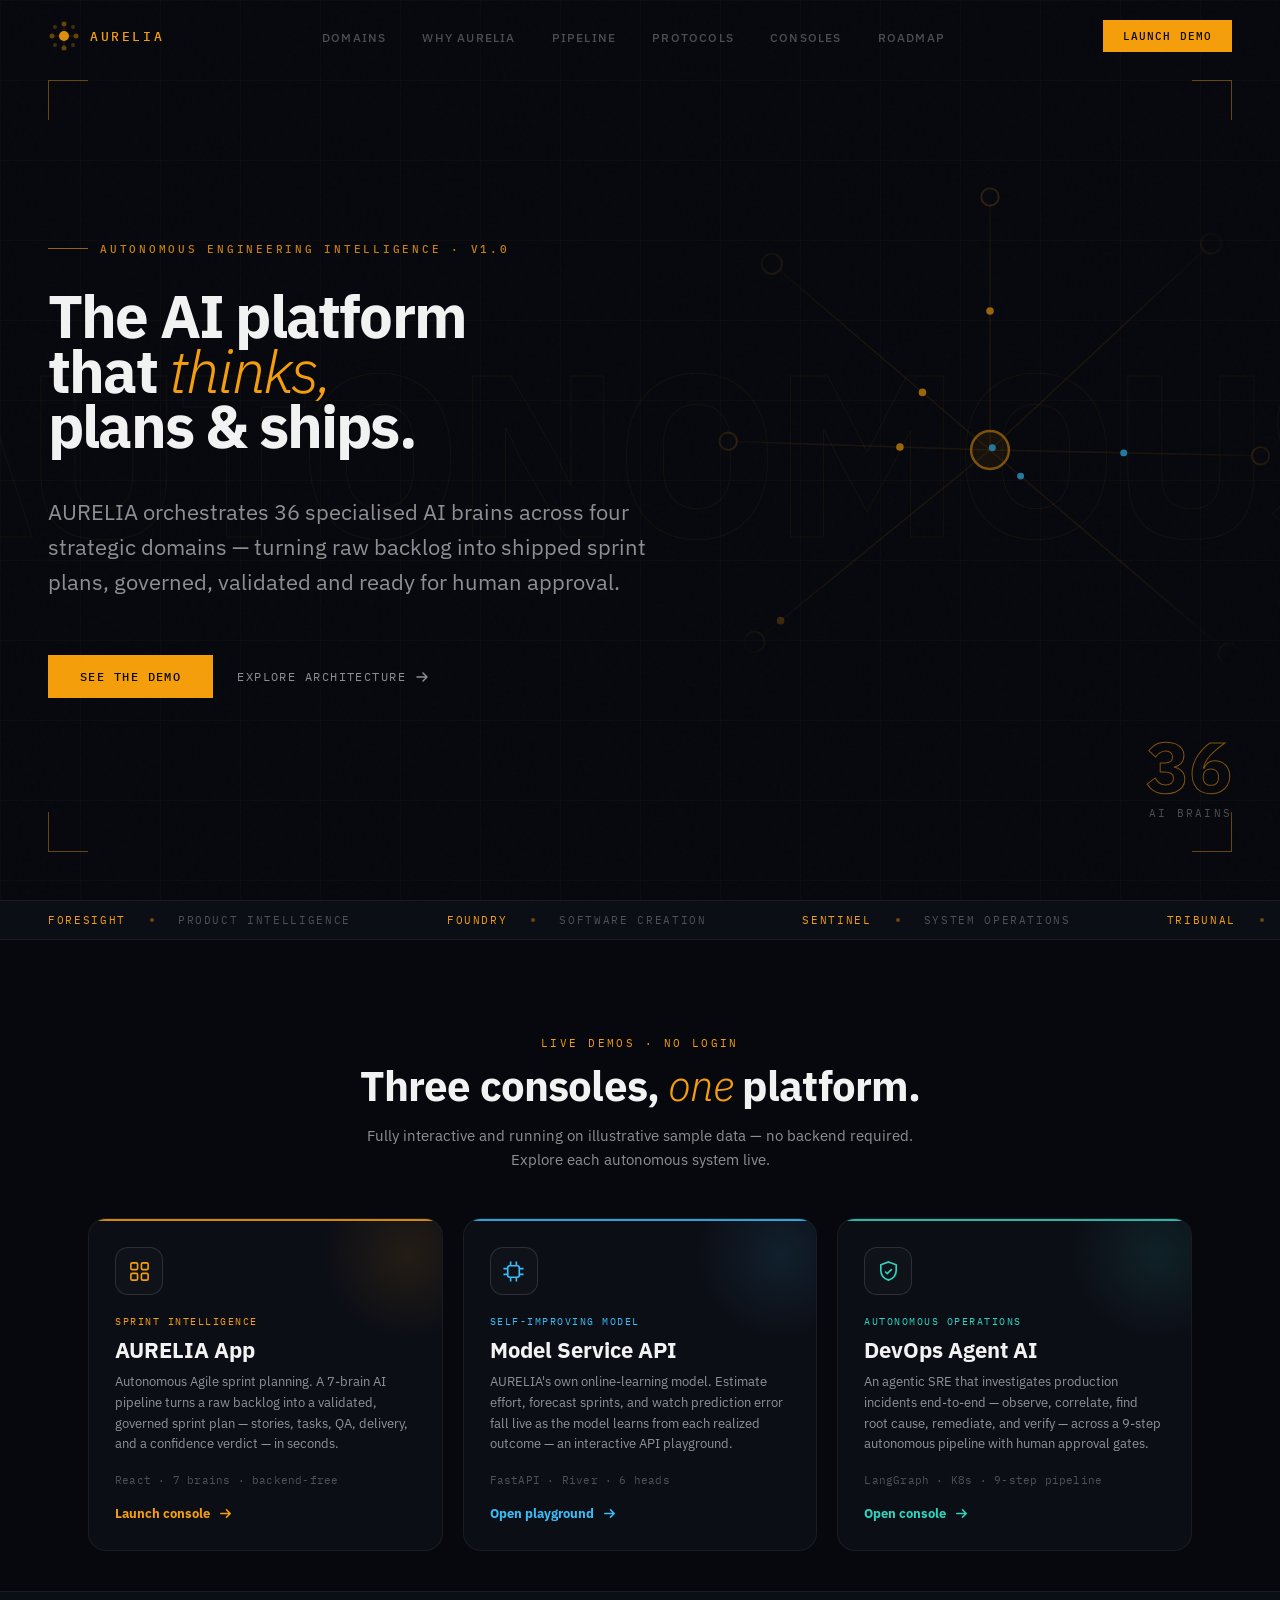
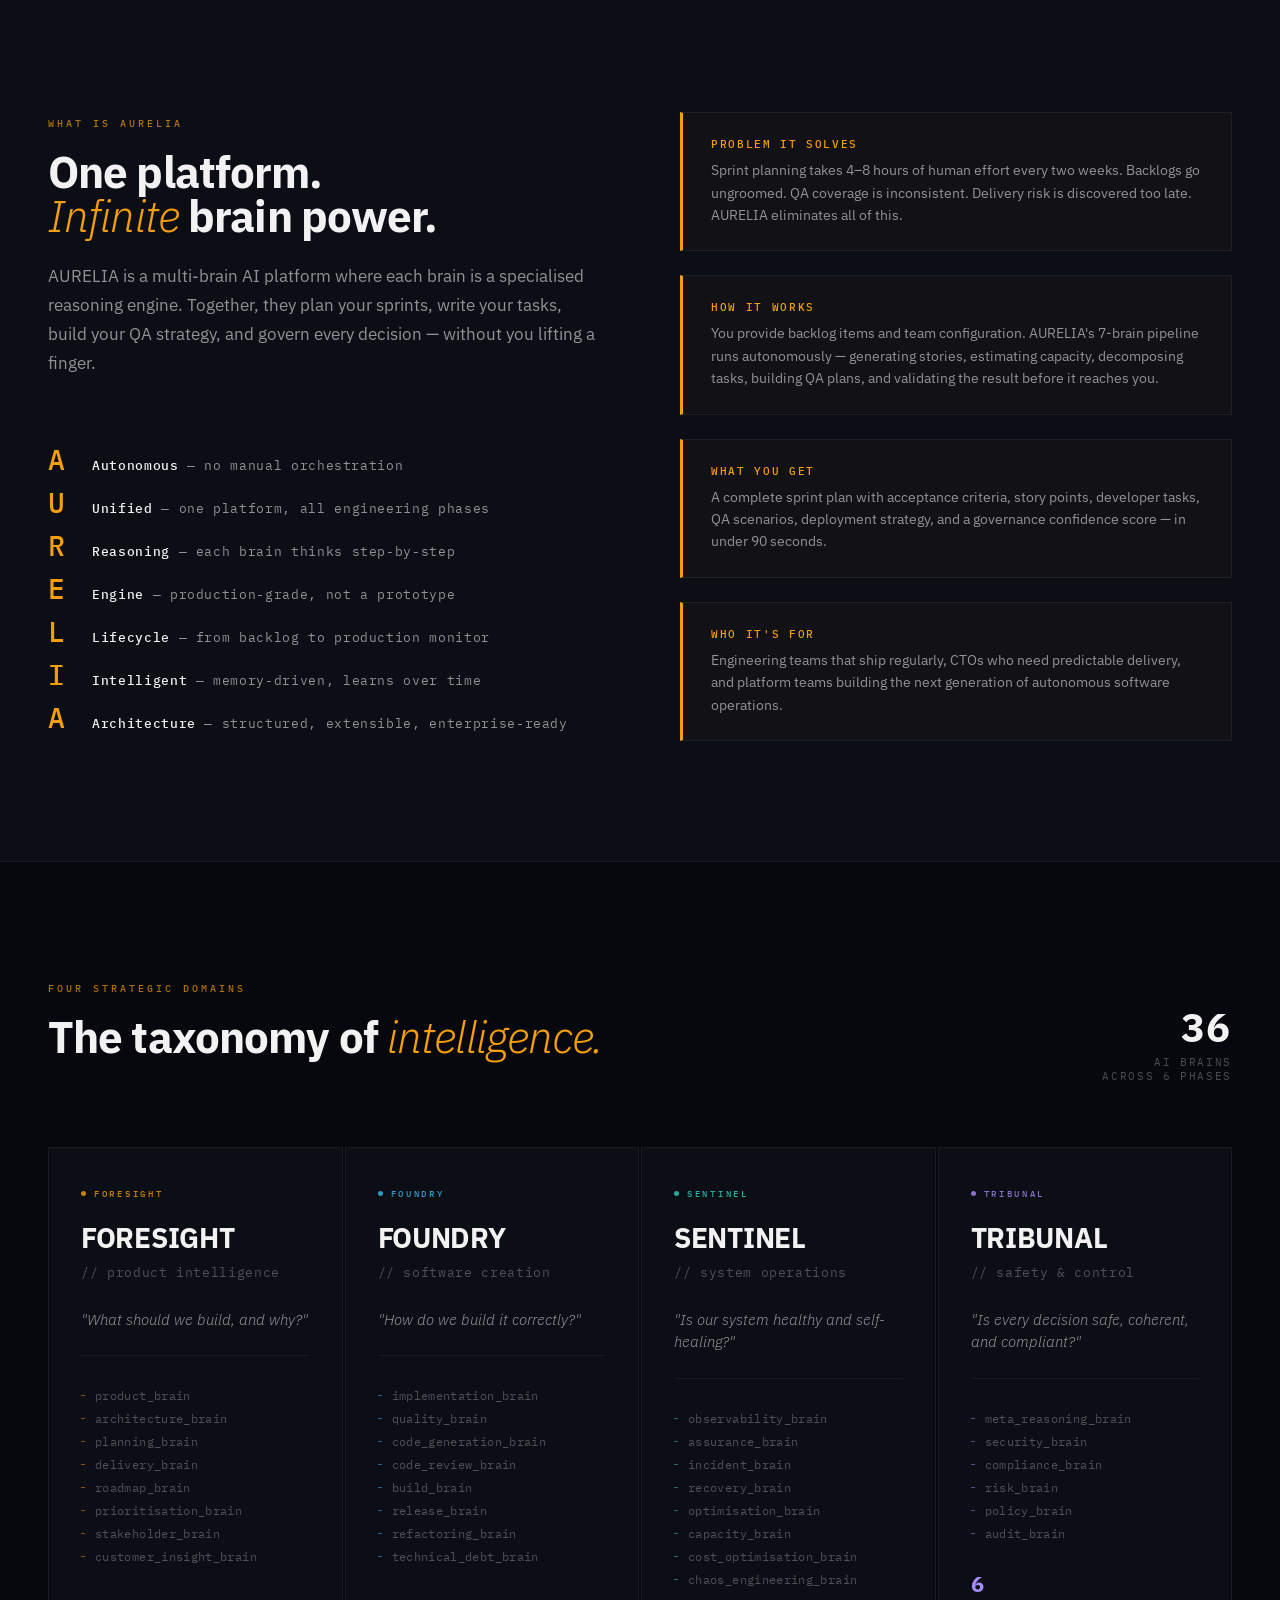
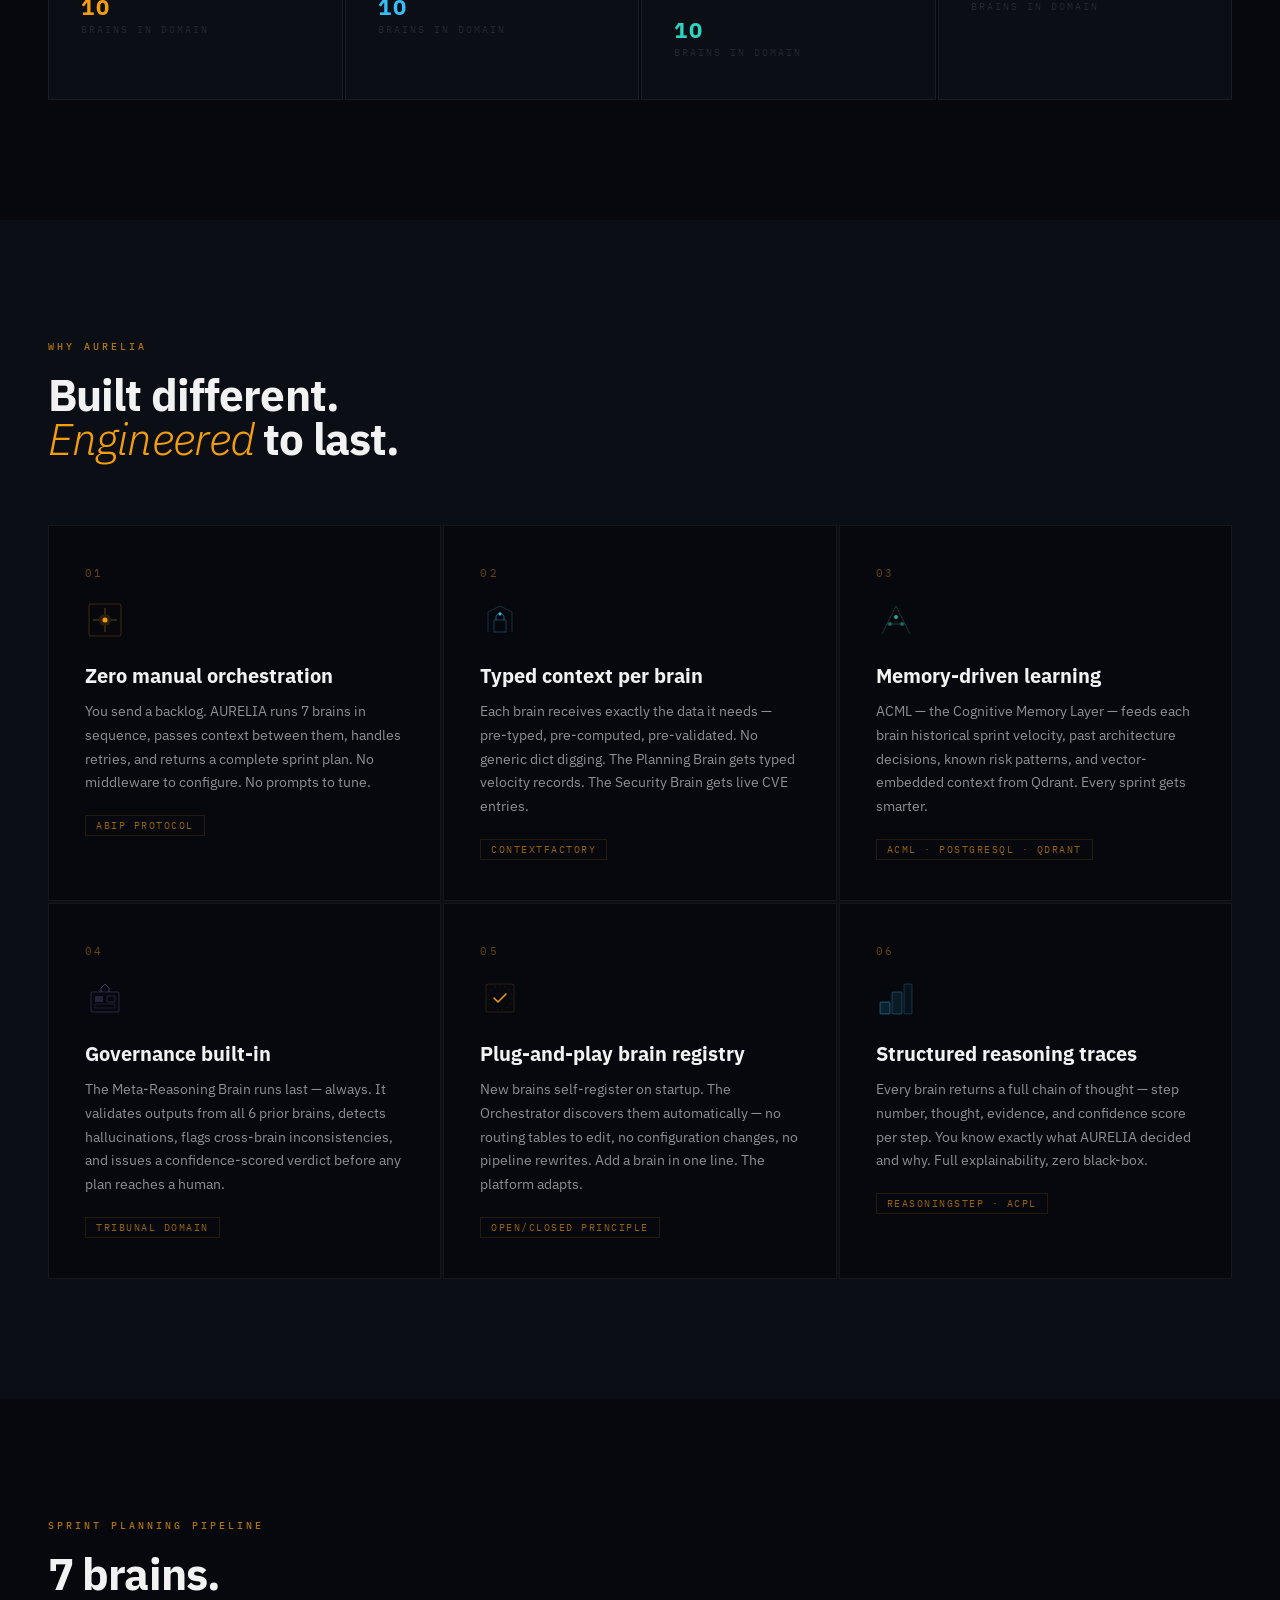
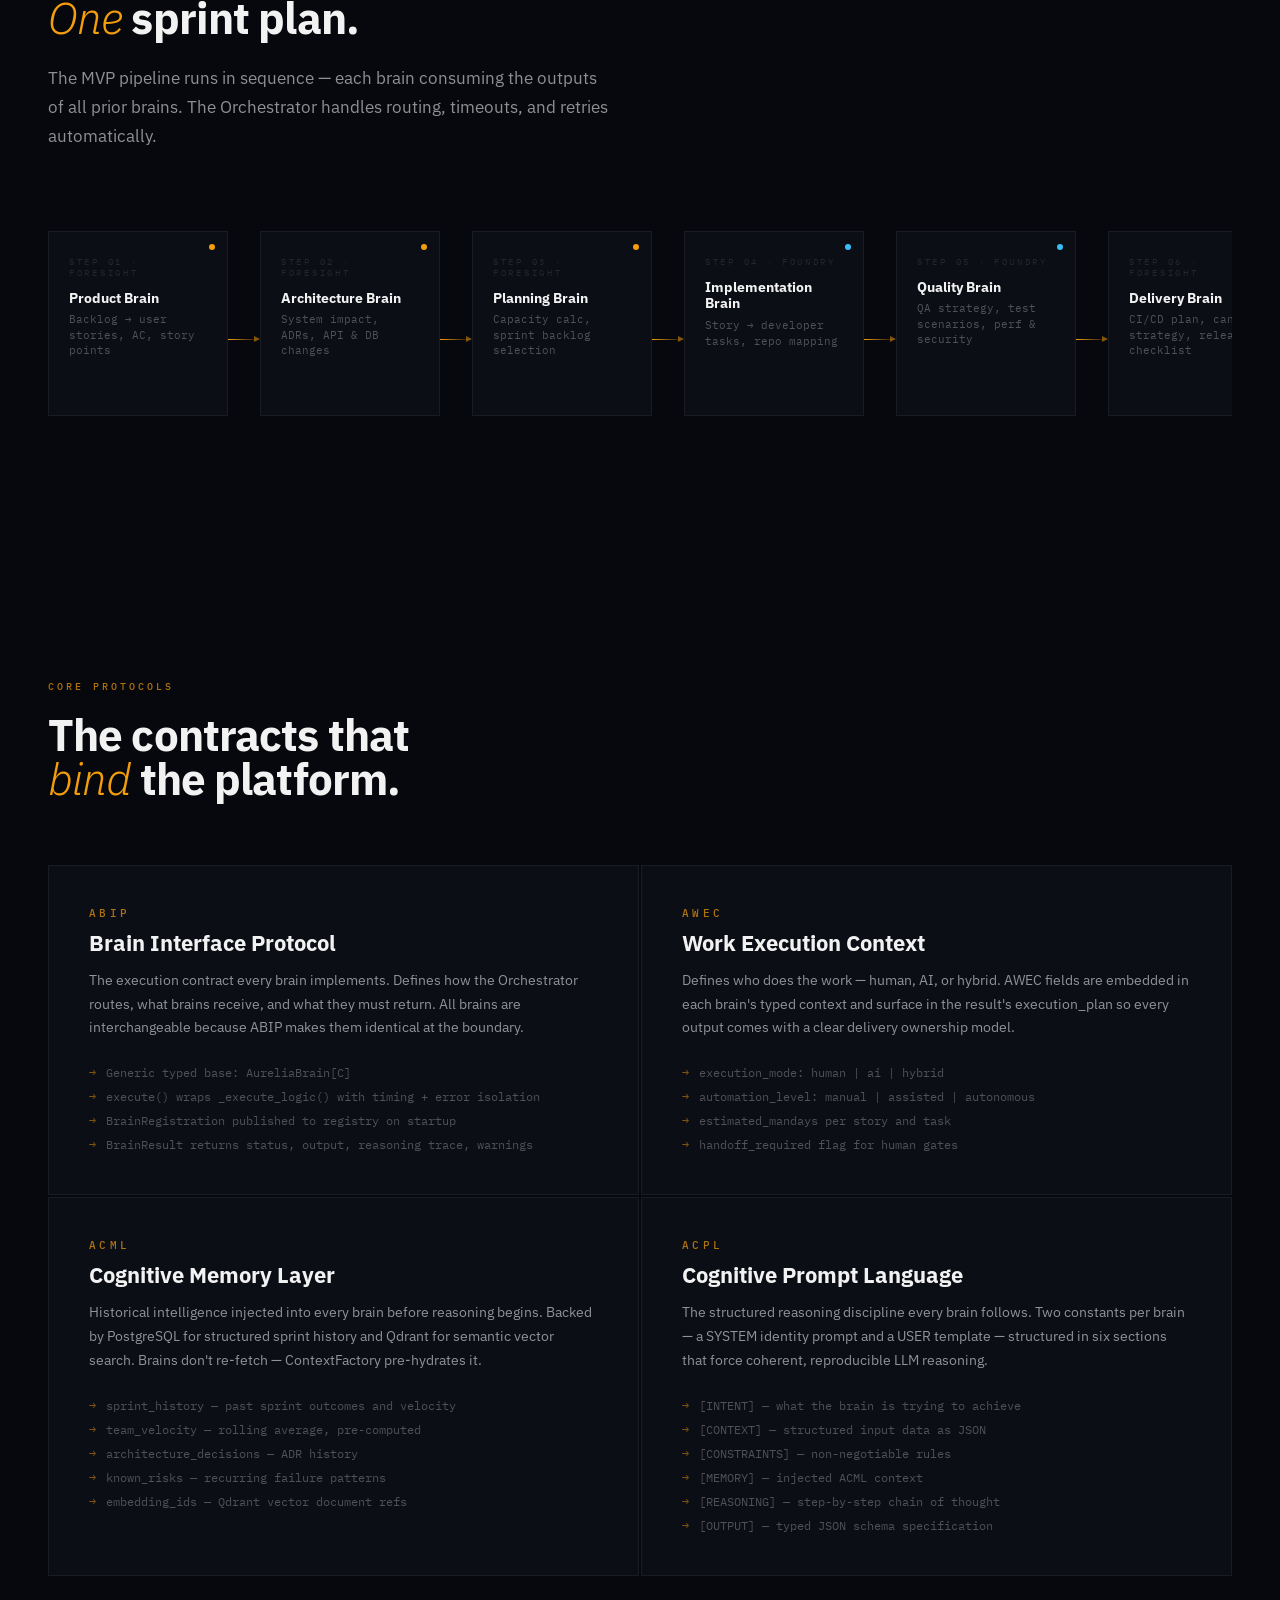
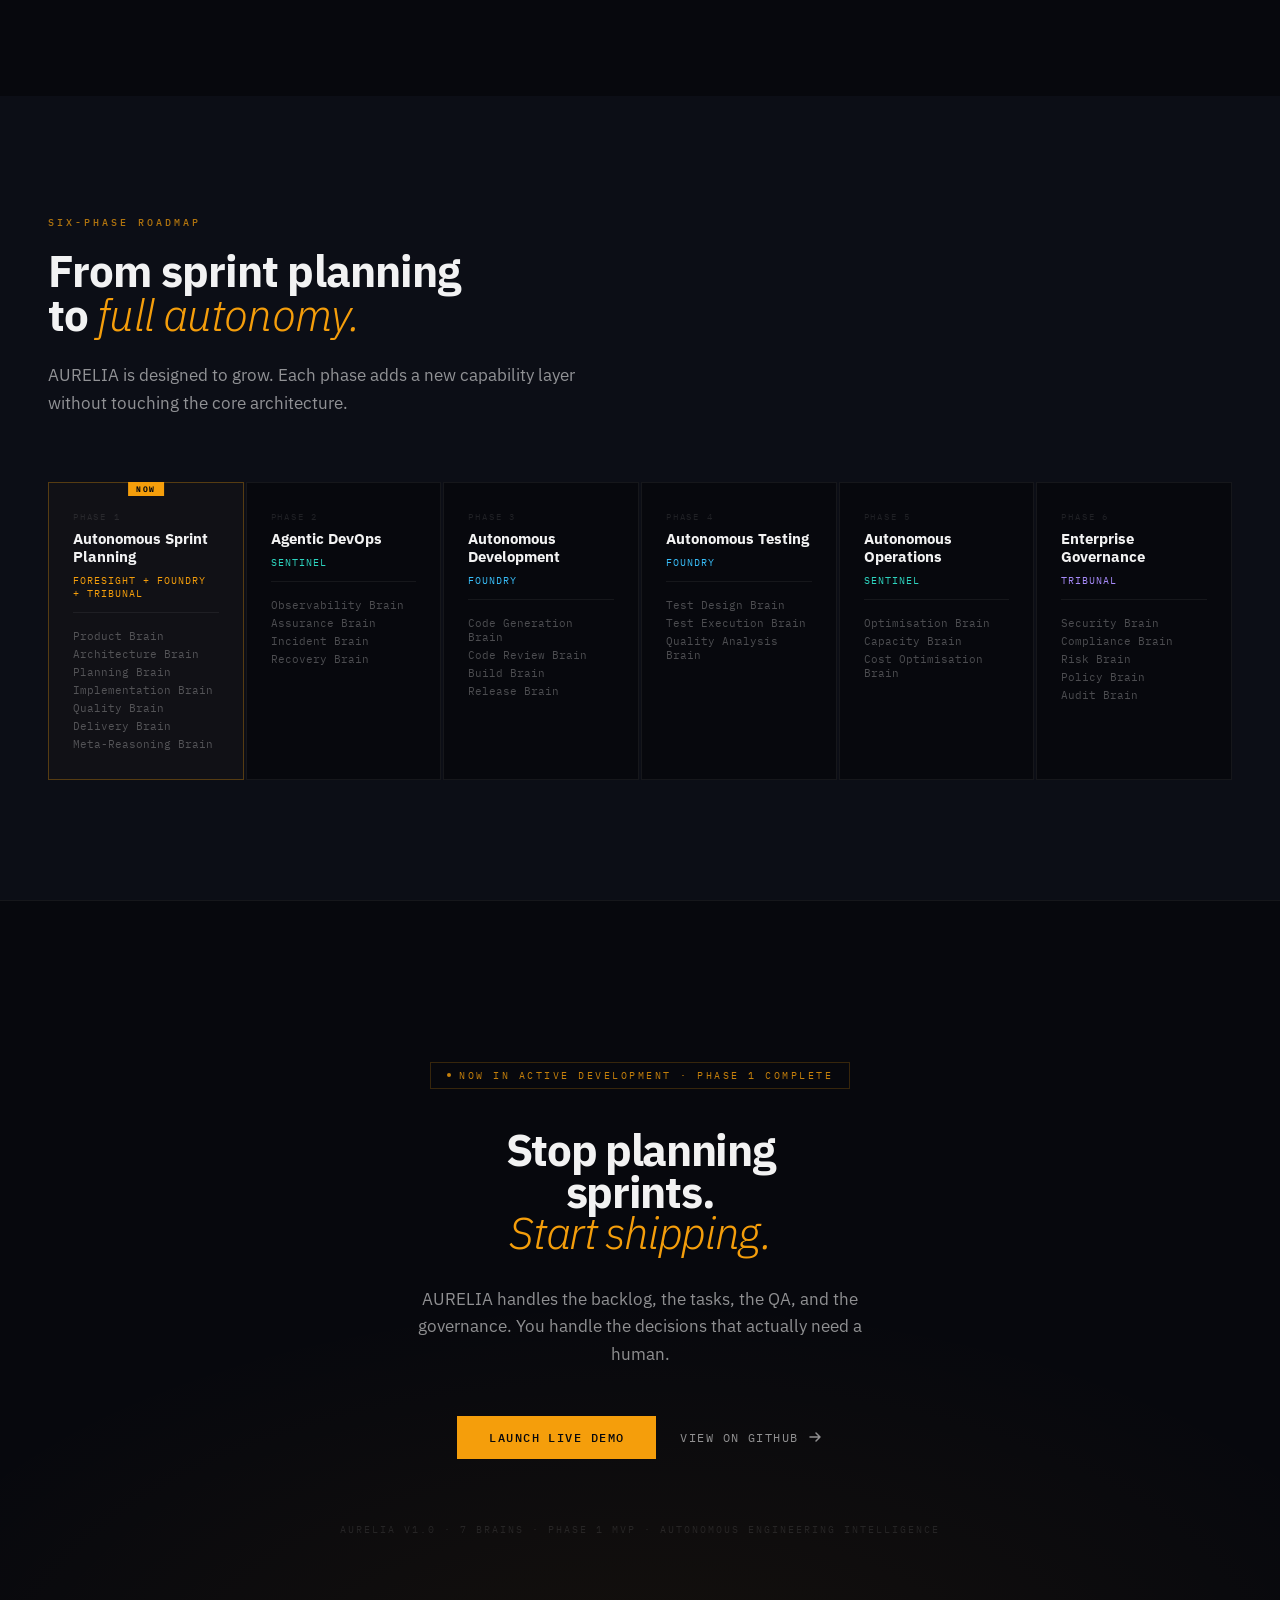
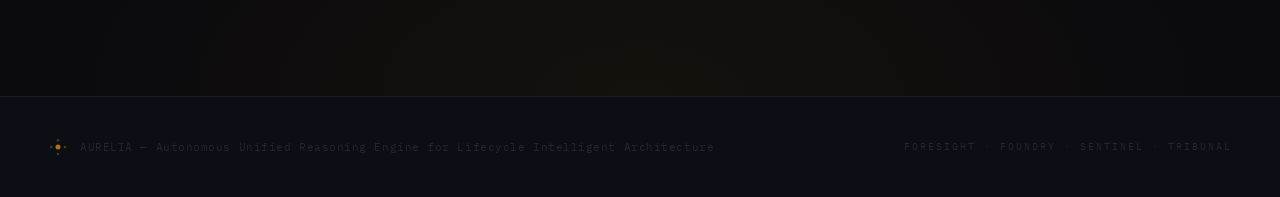
==== commit 6f54067c: "Verify the demo with Google Search Console Adds both verification methods Google offers, because the" ====
--- a/index.html
+++ b/index.html
@@ -4,6 +4,10 @@
 <meta charset="UTF-8">
 <meta name="viewport" content="width=device-width, initial-scale=1.0">
 <title>AURELIA — Autonomous Engineering Intelligence</title>
+
+<!-- Google Search Console ownership. Paired with the google*.html file at the
+     repo root — either alone verifies, both together survive one being lost. -->
+<meta name="google-site-verification" content="KdxtvKWbiLH6ssoH1hiFvCTb9uDmm35D9AA20pXLMvk">
 
 <!-- ── Social / SEO metadata ────────────────────────────────── -->
 <meta property="og:type"         content="website">
